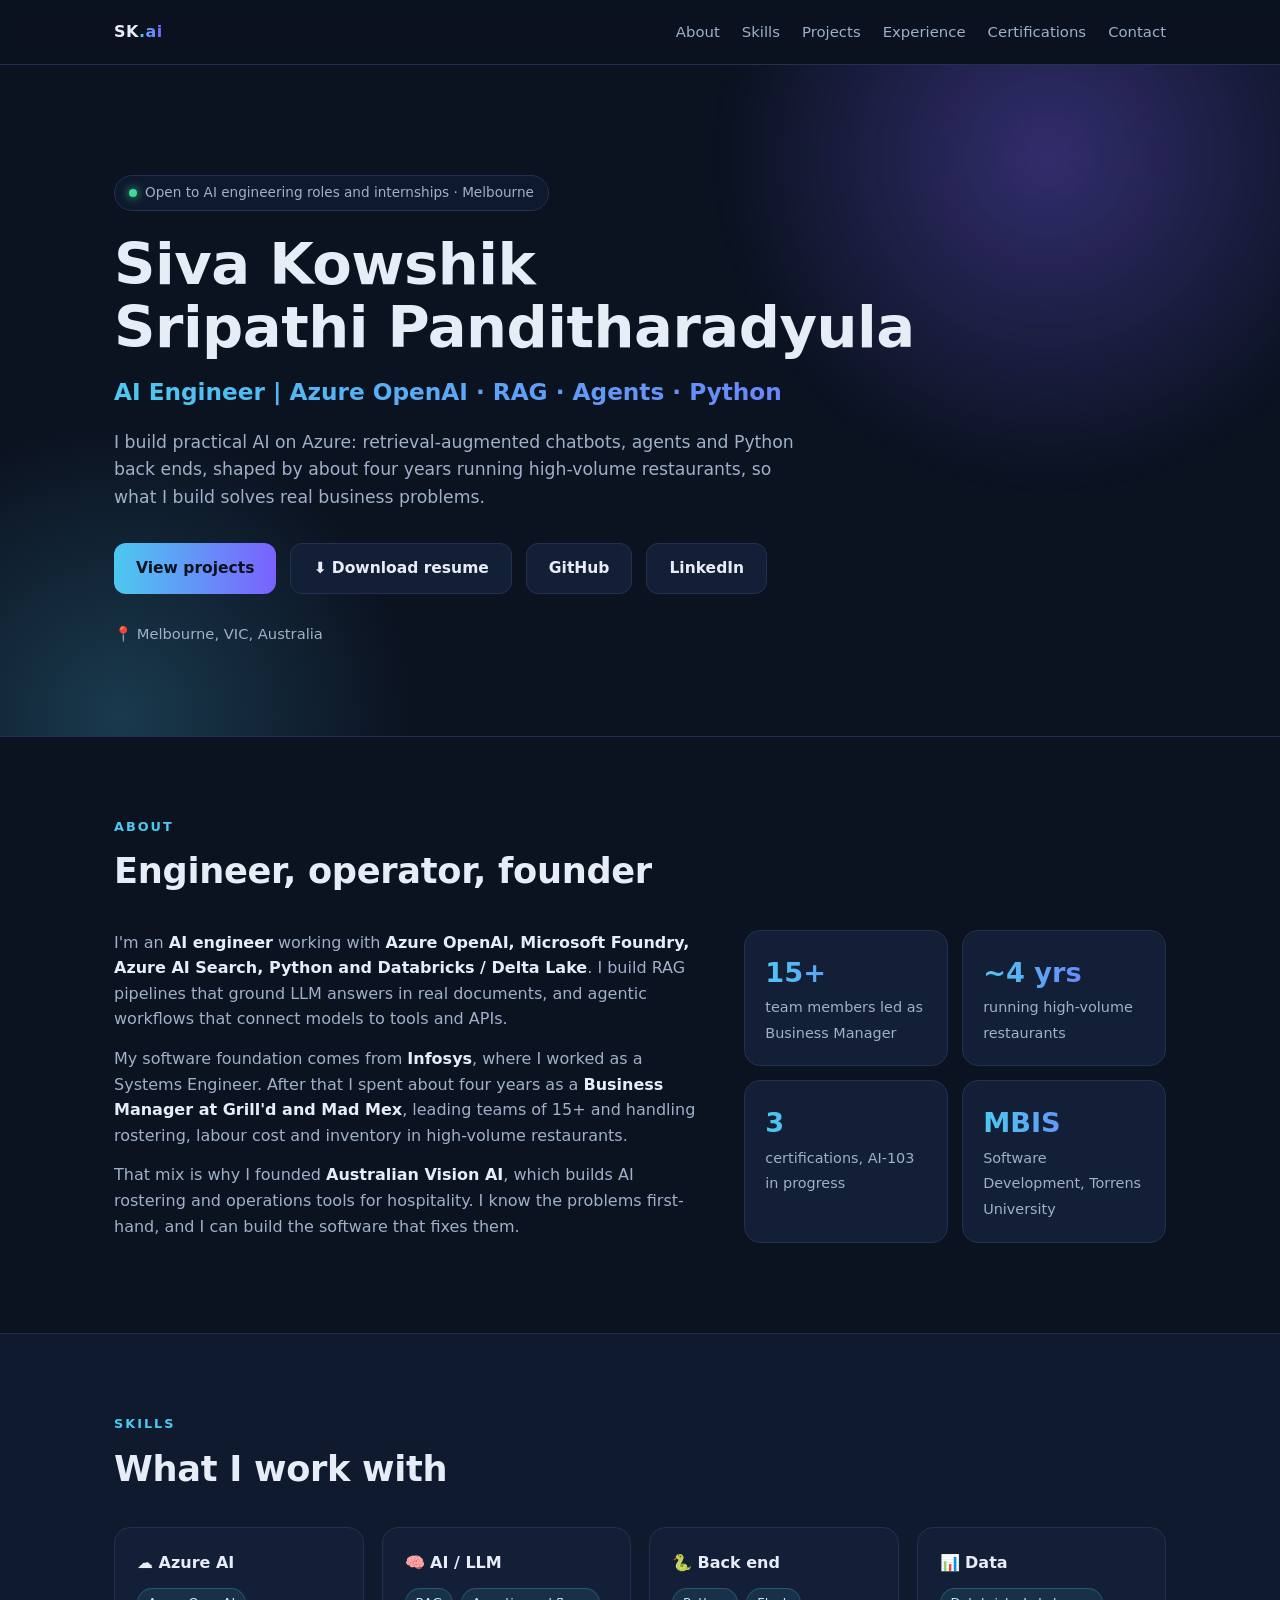
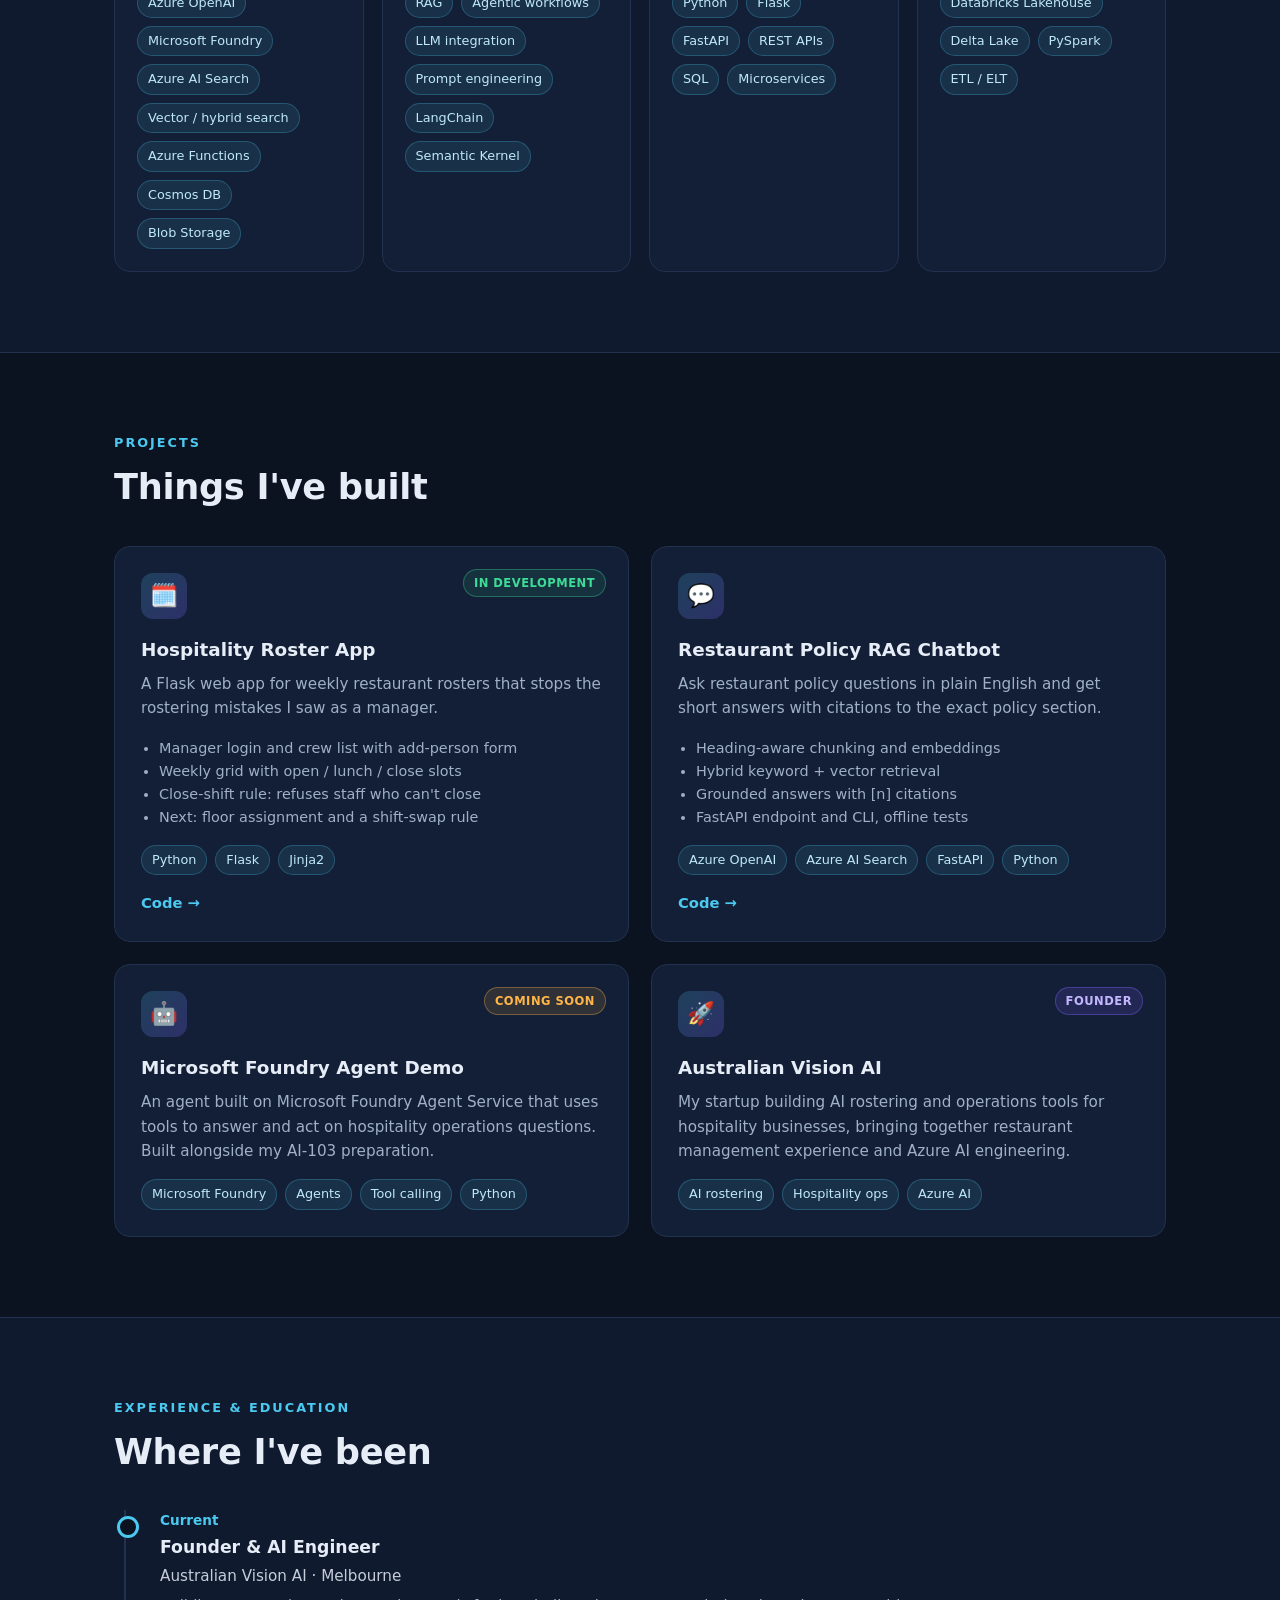
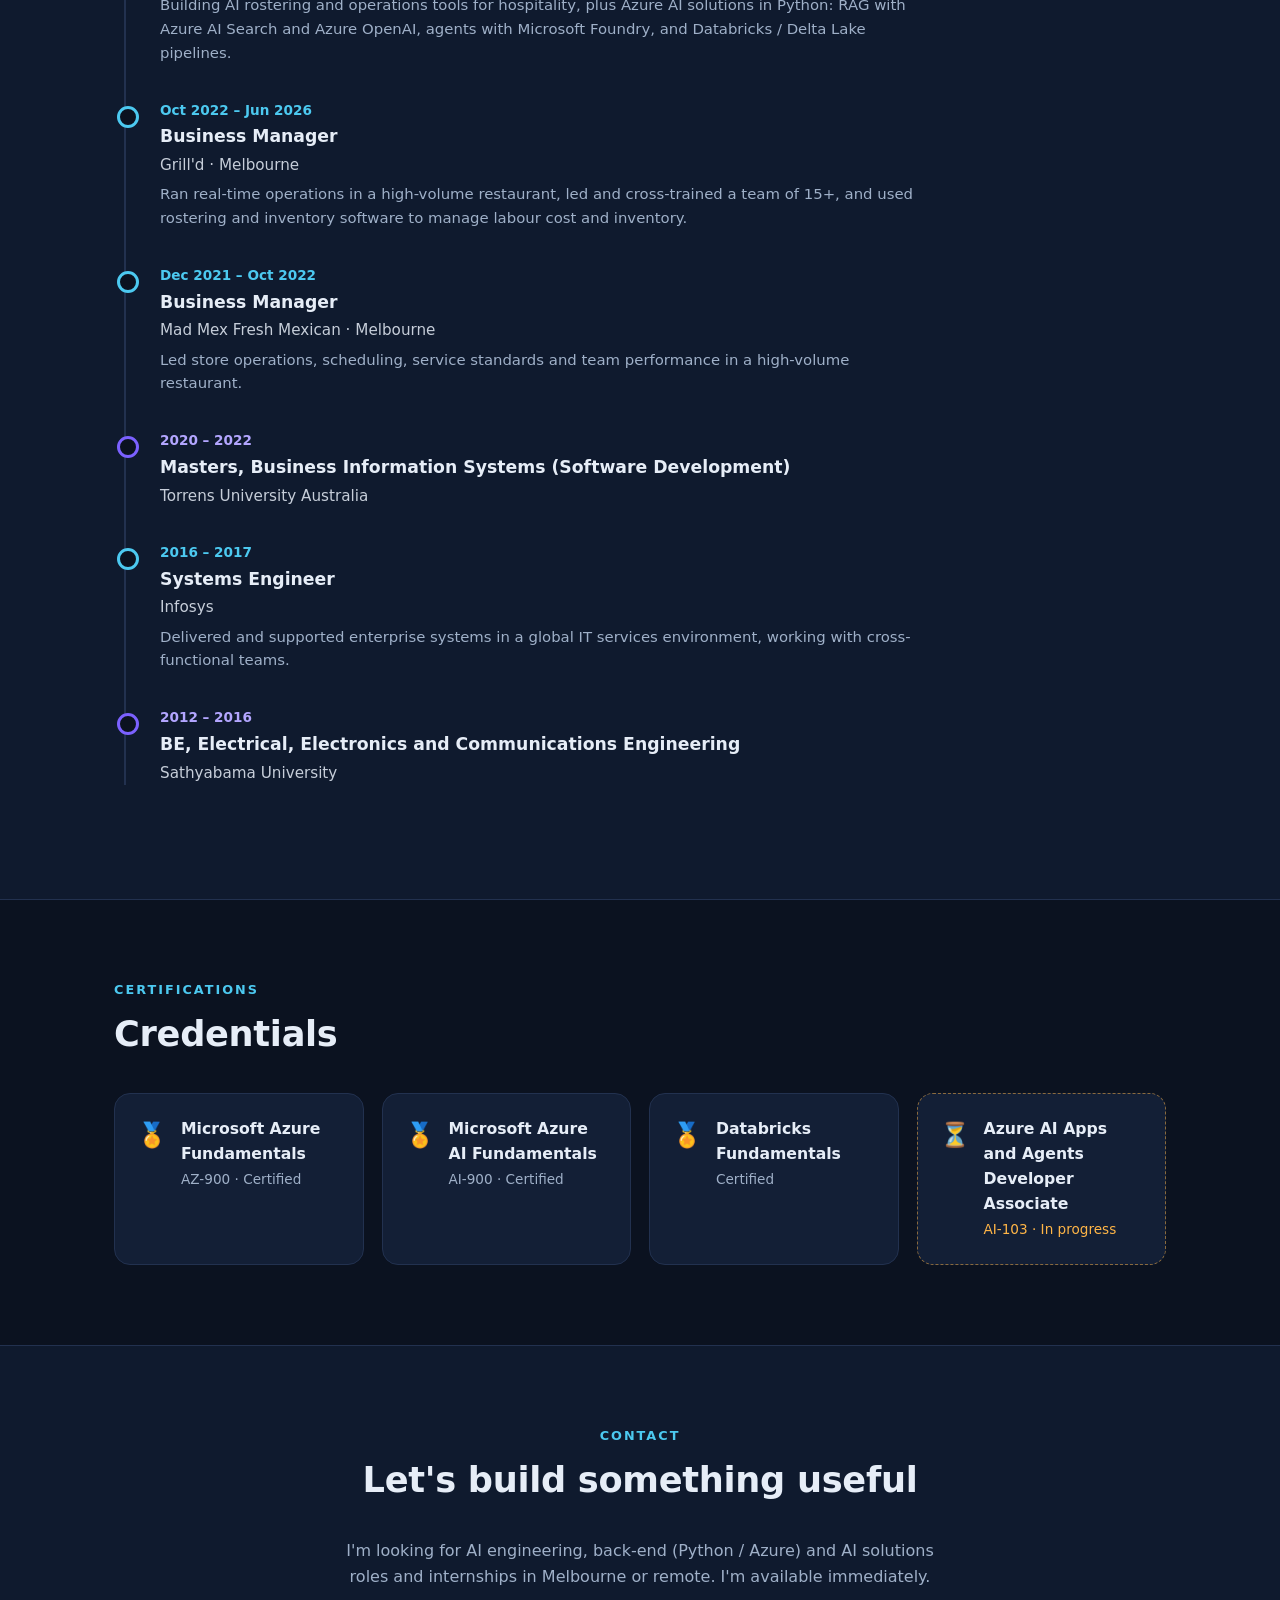
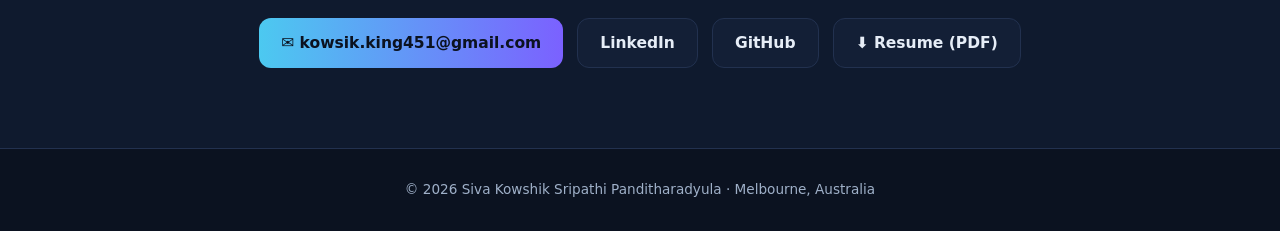
==== index.html @ f87c506a "Portfolio site" ====
<!DOCTYPE html>
<html lang="en">
<head>
<meta charset="utf-8">
<meta name="viewport" content="width=device-width, initial-scale=1">
<title>Siva Kowshik Sripathi Panditharadyula | AI Engineer</title>
<meta name="description" content="Siva Kowshik Sripathi Panditharadyula, AI Engineer in Melbourne building with Azure OpenAI, RAG, agents and Python.">
<style>
  :root{
    --bg:#0b1220; --bg2:#0f1a2e; --card:#131f36; --line:#22314f;
    --text:#e6edf7; --muted:#9fb0c8; --accent:#4cc9f0; --accent2:#7b61ff; --ok:#3ddc97; --warn:#ffb547;
    --radius:16px; --max:1100px;
  }
  *{box-sizing:border-box;margin:0;padding:0}
  html{scroll-behavior:smooth}
  body{font-family:"Segoe UI",system-ui,-apple-system,Roboto,"Helvetica Neue",Arial,sans-serif;background:var(--bg);color:var(--text);line-height:1.6;-webkit-font-smoothing:antialiased}
  a{color:var(--accent);text-decoration:none}
  a:hover{text-decoration:underline}
  .wrap{max-width:var(--max);margin:0 auto;padding:0 24px}

  /* nav */
  nav{position:sticky;top:0;z-index:10;background:rgba(11,18,32,.82);backdrop-filter:blur(10px);border-bottom:1px solid var(--line)}
  nav .wrap{display:flex;align-items:center;justify-content:space-between;height:64px}
  .logo{font-weight:800;letter-spacing:.5px;color:var(--text)}
  .logo span{background:linear-gradient(90deg,var(--accent),var(--accent2));-webkit-background-clip:text;background-clip:text;color:transparent}
  nav ul{display:flex;gap:22px;list-style:none}
  nav ul a{color:var(--muted);font-size:.93rem;font-weight:500}
  nav ul a:hover{color:var(--text);text-decoration:none}

  /* hero */
  .hero{position:relative;overflow:hidden;padding:110px 0 90px}
  .hero::before{content:"";position:absolute;inset:-40% -10% auto auto;width:720px;height:720px;background:radial-gradient(circle,rgba(123,97,255,.35),transparent 65%);filter:blur(10px)}
  .hero::after{content:"";position:absolute;left:-200px;bottom:-300px;width:640px;height:640px;background:radial-gradient(circle,rgba(76,201,240,.22),transparent 65%)}
  .hero .wrap{position:relative;z-index:1}
  .pill{display:inline-flex;align-items:center;gap:8px;padding:6px 14px;border:1px solid var(--line);border-radius:999px;color:var(--muted);font-size:.85rem;background:rgba(19,31,54,.6)}
  .dot{width:8px;height:8px;border-radius:50%;background:var(--ok);box-shadow:0 0 10px var(--ok)}
  h1{font-size:clamp(2.2rem,5vw,3.6rem);line-height:1.1;margin:22px 0 14px;font-weight:800;letter-spacing:-.5px}
  .role{font-size:clamp(1.1rem,2.3vw,1.45rem);font-weight:600;background:linear-gradient(90deg,var(--accent),var(--accent2));-webkit-background-clip:text;background-clip:text;color:transparent}
  .lead{max-width:680px;color:var(--muted);font-size:1.08rem;margin:18px 0 32px}
  .btns{display:flex;flex-wrap:wrap;gap:14px}
  .btn{display:inline-flex;align-items:center;gap:8px;padding:12px 22px;border-radius:12px;font-weight:600;font-size:.97rem;border:1px solid var(--line);color:var(--text);background:var(--card);transition:transform .15s,border-color .15s}
  .btn:hover{transform:translateY(-2px);border-color:var(--accent);text-decoration:none}
  .btn.primary{background:linear-gradient(90deg,var(--accent),var(--accent2));border:none;color:#0b1220}
  .loc{margin-top:28px;color:var(--muted);font-size:.92rem}

  /* sections */
  section{padding:80px 0;border-top:1px solid var(--line)}
  section:nth-of-type(even){background:var(--bg2)}
  .eyebrow{color:var(--accent);font-weight:700;font-size:.8rem;letter-spacing:2px;text-transform:uppercase}
  h2{font-size:clamp(1.6rem,3vw,2.2rem);margin:6px 0 30px;font-weight:800;letter-spacing:-.3px}
  .about{display:grid;grid-template-columns:1.4fr 1fr;gap:40px;align-items:start}
  .about p{color:var(--muted);margin-bottom:14px}
  .about p strong{color:var(--text)}
  .stats{display:grid;grid-template-columns:1fr 1fr;gap:14px}
  .stat{background:var(--card);border:1px solid var(--line);border-radius:var(--radius);padding:20px}
  .stat b{display:block;font-size:1.7rem;background:linear-gradient(90deg,var(--accent),var(--accent2));-webkit-background-clip:text;background-clip:text;color:transparent}
  .stat span{color:var(--muted);font-size:.9rem}

  /* skills */
  .skills{display:grid;grid-template-columns:repeat(auto-fit,minmax(240px,1fr));gap:18px}
  .skill{background:var(--card);border:1px solid var(--line);border-radius:var(--radius);padding:22px}
  .skill h3{font-size:1rem;margin-bottom:12px}
  .tags{display:flex;flex-wrap:wrap;gap:8px}
  .tag{font-size:.8rem;padding:4px 10px;border-radius:999px;background:rgba(76,201,240,.1);border:1px solid rgba(76,201,240,.25);color:#bfe9f8}

  /* projects */
  .projects{display:grid;grid-template-columns:repeat(2,1fr);gap:22px}
  .card{position:relative;display:flex;flex-direction:column;background:var(--card);border:1px solid var(--line);border-radius:var(--radius);padding:26px;transition:transform .2s,border-color .2s,box-shadow .2s}
  .card:hover{transform:translateY(-4px);border-color:rgba(76,201,240,.5);box-shadow:0 12px 40px rgba(0,0,0,.35)}
  .card .icon{width:46px;height:46px;border-radius:12px;display:grid;place-items:center;font-size:1.4rem;background:linear-gradient(135deg,rgba(76,201,240,.2),rgba(123,97,255,.25));margin-bottom:16px}
  .card h3{font-size:1.15rem;margin-bottom:8px}
  .card p{color:var(--muted);font-size:.95rem;margin-bottom:16px;flex:1}
  .card ul{color:var(--muted);font-size:.9rem;margin:0 0 16px 18px}
  .card .links{display:flex;gap:16px;margin-top:16px;font-weight:600;font-size:.92rem}
  .badge{position:absolute;top:22px;right:22px;font-size:.72rem;font-weight:700;padding:4px 10px;border-radius:999px;text-transform:uppercase;letter-spacing:.5px}
  .badge.soon{background:rgba(255,181,71,.12);color:var(--warn);border:1px solid rgba(255,181,71,.35)}
  .badge.wip{background:rgba(61,220,151,.1);color:var(--ok);border:1px solid rgba(61,220,151,.35)}
  .badge.venture{background:rgba(123,97,255,.15);color:#c3b6ff;border:1px solid rgba(123,97,255,.4)}

  /* timeline */
  .timeline{position:relative;margin-left:10px;padding-left:34px;border-left:2px solid var(--line)}
  .item{position:relative;margin-bottom:34px}
  .item::before{content:"";position:absolute;left:-43px;top:6px;width:16px;height:16px;border-radius:50%;background:var(--bg);border:3px solid var(--accent)}
  .item.edu::before{border-color:var(--accent2)}
  .item .when{color:var(--accent);font-size:.85rem;font-weight:700}
  .item.edu .when{color:#b3a6ff}
  .item h3{font-size:1.08rem;margin:2px 0}
  .item .org{color:var(--text);opacity:.85;font-size:.95rem}
  .item p{color:var(--muted);font-size:.93rem;margin-top:6px;max-width:760px}

  /* certs */
  .certs{display:grid;grid-template-columns:repeat(auto-fit,minmax(230px,1fr));gap:18px}
  .cert{background:var(--card);border:1px solid var(--line);border-radius:var(--radius);padding:22px;display:flex;gap:14px;align-items:flex-start}
  .cert .ic{font-size:1.5rem}
  .cert h3{font-size:.98rem}
  .cert span{color:var(--muted);font-size:.85rem}
  .cert.progress{border-style:dashed;border-color:rgba(255,181,71,.5)}
  .cert.progress span{color:var(--warn)}

  /* contact */
  .contact{text-align:center}
  .contact p{color:var(--muted);max-width:620px;margin:0 auto 28px}
  .contact .btns{justify-content:center}
  footer{padding:30px 0;text-align:center;color:var(--muted);font-size:.85rem;border-top:1px solid var(--line)}

  @media (max-width:820px){
    nav ul{display:none}
    .about{grid-template-columns:1fr}
    .hero{padding:80px 0 60px}
    .projects{grid-template-columns:1fr}
  }
</style>
</head>
<body>

<nav>
  <div class="wrap">
    <a class="logo" href="#top">SK<span>.ai</span></a>
    <ul>
      <li><a href="#about">About</a></li>
      <li><a href="#skills">Skills</a></li>
      <li><a href="#projects">Projects</a></li>
      <li><a href="#experience">Experience</a></li>
      <li><a href="#certifications">Certifications</a></li>
      <li><a href="#contact">Contact</a></li>
    </ul>
  </div>
</nav>

<header class="hero" id="top">
  <div class="wrap">
    <span class="pill"><span class="dot"></span>Open to AI engineering roles and internships · Melbourne</span>
    <h1>Siva Kowshik<br>Sripathi Panditharadyula</h1>
    <div class="role">AI Engineer | Azure OpenAI · RAG · Agents · Python</div>
    <p class="lead">I build practical AI on Azure: retrieval-augmented chatbots, agents and Python back ends, shaped by about four years running high-volume restaurants, so what I build solves real business problems.</p>
    <div class="btns">
      <a class="btn primary" href="#projects">View projects</a>
      <a class="btn" href="resume.pdf" download>⬇ Download resume</a>
      <a class="btn" href="https://github.com/sivakowshik" target="_blank" rel="noopener">GitHub</a>
      <a class="btn" href="https://www.linkedin.com/in/siva-kowshik-sripathi-panditharadyula-241713150" target="_blank" rel="noopener">LinkedIn</a>
    </div>
    <div class="loc">📍 Melbourne, VIC, Australia</div>
  </div>
</header>

<section id="about">
  <div class="wrap">
    <div class="eyebrow">About</div>
    <h2>Engineer, operator, founder</h2>
    <div class="about">
      <div>
        <p>I'm an <strong>AI engineer</strong> working with <strong>Azure OpenAI, Microsoft Foundry, Azure AI Search, Python and Databricks / Delta Lake</strong>. I build RAG pipelines that ground LLM answers in real documents, and agentic workflows that connect models to tools and APIs.</p>
        <p>My software foundation comes from <strong>Infosys</strong>, where I worked as a Systems Engineer. After that I spent about four years as a <strong>Business Manager at Grill'd and Mad Mex</strong>, leading teams of 15+ and handling rostering, labour cost and inventory in high-volume restaurants.</p>
        <p>That mix is why I founded <strong>Australian Vision AI</strong>, which builds AI rostering and operations tools for hospitality. I know the problems first-hand, and I can build the software that fixes them.</p>
      </div>
      <div class="stats">
        <div class="stat"><b>15+</b><span>team members led as Business Manager</span></div>
        <div class="stat"><b>~4 yrs</b><span>running high-volume restaurants</span></div>
        <div class="stat"><b>3</b><span>certifications, AI-103 in progress</span></div>
        <div class="stat"><b>MBIS</b><span>Software Development, Torrens University</span></div>
      </div>
    </div>
  </div>
</section>

<section id="skills">
  <div class="wrap">
    <div class="eyebrow">Skills</div>
    <h2>What I work with</h2>
    <div class="skills">
      <div class="skill"><h3>☁️ Azure AI</h3><div class="tags"><span class="tag">Azure OpenAI</span><span class="tag">Microsoft Foundry</span><span class="tag">Azure AI Search</span><span class="tag">Vector / hybrid search</span><span class="tag">Azure Functions</span><span class="tag">Cosmos DB</span><span class="tag">Blob Storage</span></div></div>
      <div class="skill"><h3>🧠 AI / LLM</h3><div class="tags"><span class="tag">RAG</span><span class="tag">Agentic workflows</span><span class="tag">LLM integration</span><span class="tag">Prompt engineering</span><span class="tag">LangChain</span><span class="tag">Semantic Kernel</span></div></div>
      <div class="skill"><h3>🐍 Back end</h3><div class="tags"><span class="tag">Python</span><span class="tag">Flask</span><span class="tag">FastAPI</span><span class="tag">REST APIs</span><span class="tag">SQL</span><span class="tag">Microservices</span></div></div>
      <div class="skill"><h3>📊 Data</h3><div class="tags"><span class="tag">Databricks Lakehouse</span><span class="tag">Delta Lake</span><span class="tag">PySpark</span><span class="tag">ETL / ELT</span></div></div>
    </div>
  </div>
</section>

<section id="projects">
  <div class="wrap">
    <div class="eyebrow">Projects</div>
    <h2>Things I've built</h2>
    <div class="projects">
      <article class="card">
        <span class="badge wip">In development</span>
        <div class="icon">🗓️</div>
        <h3>Hospitality Roster App</h3>
        <p>A Flask web app for weekly restaurant rosters that stops the rostering mistakes I saw as a manager.</p>
        <ul>
          <li>Manager login and crew list with add-person form</li>
          <li>Weekly grid with open / lunch / close slots</li>
          <li>Close-shift rule: refuses staff who can't close</li>
          <li>Next: floor assignment and a shift-swap rule</li>
        </ul>
        <div class="tags"><span class="tag">Python</span><span class="tag">Flask</span><span class="tag">Jinja2</span></div>
        <div class="links"><a href="https://github.com/sivakowshik/hospitality-roster-app" target="_blank" rel="noopener">Code →</a></div>
      </article>
      <article class="card">
        <div class="icon">💬</div>
        <h3>Restaurant Policy RAG Chatbot</h3>
        <p>Ask restaurant policy questions in plain English and get short answers with citations to the exact policy section.</p>
        <ul>
          <li>Heading-aware chunking and embeddings</li>
          <li>Hybrid keyword + vector retrieval</li>
          <li>Grounded answers with [n] citations</li>
          <li>FastAPI endpoint and CLI, offline tests</li>
        </ul>
        <div class="tags"><span class="tag">Azure OpenAI</span><span class="tag">Azure AI Search</span><span class="tag">FastAPI</span><span class="tag">Python</span></div>
        <div class="links"><a href="https://github.com/sivakowshik/rag-policy-chatbot" target="_blank" rel="noopener">Code →</a></div>
      </article>
      <article class="card">
        <span class="badge soon">Coming soon</span>
        <div class="icon">🤖</div>
        <h3>Microsoft Foundry Agent Demo</h3>
        <p>An agent built on Microsoft Foundry Agent Service that uses tools to answer and act on hospitality operations questions. Built alongside my AI-103 preparation.</p>
        <div class="tags"><span class="tag">Microsoft Foundry</span><span class="tag">Agents</span><span class="tag">Tool calling</span><span class="tag">Python</span></div>
      </article>
      <article class="card">
        <span class="badge venture">Founder</span>
        <div class="icon">🚀</div>
        <h3>Australian Vision AI</h3>
        <p>My startup building AI rostering and operations tools for hospitality businesses, bringing together restaurant management experience and Azure AI engineering.</p>
        <div class="tags"><span class="tag">AI rostering</span><span class="tag">Hospitality ops</span><span class="tag">Azure AI</span></div>
      </article>
    </div>
  </div>
</section>

<section id="experience">
  <div class="wrap">
    <div class="eyebrow">Experience &amp; Education</div>
    <h2>Where I've been</h2>
    <div class="timeline">
      <div class="item">
        <div class="when">Current</div>
        <h3>Founder &amp; AI Engineer</h3>
        <div class="org">Australian Vision AI · Melbourne</div>
        <p>Building AI rostering and operations tools for hospitality, plus Azure AI solutions in Python: RAG with Azure AI Search and Azure OpenAI, agents with Microsoft Foundry, and Databricks / Delta Lake pipelines.</p>
      </div>
      <div class="item">
        <div class="when">Oct 2022 – Jun 2026</div>
        <h3>Business Manager</h3>
        <div class="org">Grill'd · Melbourne</div>
        <p>Ran real-time operations in a high-volume restaurant, led and cross-trained a team of 15+, and used rostering and inventory software to manage labour cost and inventory.</p>
      </div>
      <div class="item">
        <div class="when">Dec 2021 – Oct 2022</div>
        <h3>Business Manager</h3>
        <div class="org">Mad Mex Fresh Mexican · Melbourne</div>
        <p>Led store operations, scheduling, service standards and team performance in a high-volume restaurant.</p>
      </div>
      <div class="item edu">
        <div class="when">2020 – 2022</div>
        <h3>Masters, Business Information Systems (Software Development)</h3>
        <div class="org">Torrens University Australia</div>
      </div>
      <div class="item">
        <div class="when">2016 – 2017</div>
        <h3>Systems Engineer</h3>
        <div class="org">Infosys</div>
        <p>Delivered and supported enterprise systems in a global IT services environment, working with cross-functional teams.</p>
      </div>
      <div class="item edu">
        <div class="when">2012 – 2016</div>
        <h3>BE, Electrical, Electronics and Communications Engineering</h3>
        <div class="org">Sathyabama University</div>
      </div>
    </div>
  </div>
</section>

<section id="certifications">
  <div class="wrap">
    <div class="eyebrow">Certifications</div>
    <h2>Credentials</h2>
    <div class="certs">
      <div class="cert"><div class="ic">🏅</div><div><h3>Microsoft Azure Fundamentals</h3><span>AZ-900 · Certified</span></div></div>
      <div class="cert"><div class="ic">🏅</div><div><h3>Microsoft Azure AI Fundamentals</h3><span>AI-900 · Certified</span></div></div>
      <div class="cert"><div class="ic">🏅</div><div><h3>Databricks Fundamentals</h3><span>Certified</span></div></div>
      <div class="cert progress"><div class="ic">⏳</div><div><h3>Azure AI Apps and Agents Developer Associate</h3><span>AI-103 · In progress</span></div></div>
    </div>
  </div>
</section>

<section id="contact" class="contact">
  <div class="wrap">
    <div class="eyebrow">Contact</div>
    <h2>Let's build something useful</h2>
    <p>I'm looking for AI engineering, back-end (Python / Azure) and AI solutions roles and internships in Melbourne or remote. I'm available immediately.</p>
    <div class="btns">
      <a class="btn primary" href="mailto:kowsik.king451@gmail.com">✉ kowsik.king451@gmail.com</a>
      <a class="btn" href="https://www.linkedin.com/in/siva-kowshik-sripathi-panditharadyula-241713150" target="_blank" rel="noopener">LinkedIn</a>
      <a class="btn" href="https://github.com/sivakowshik" target="_blank" rel="noopener">GitHub</a>
      <a class="btn" href="resume.pdf" download>⬇ Resume (PDF)</a>
    </div>
  </div>
</section>

<footer>© 2026 Siva Kowshik Sripathi Panditharadyula · Melbourne, Australia</footer>

</body>
</html>
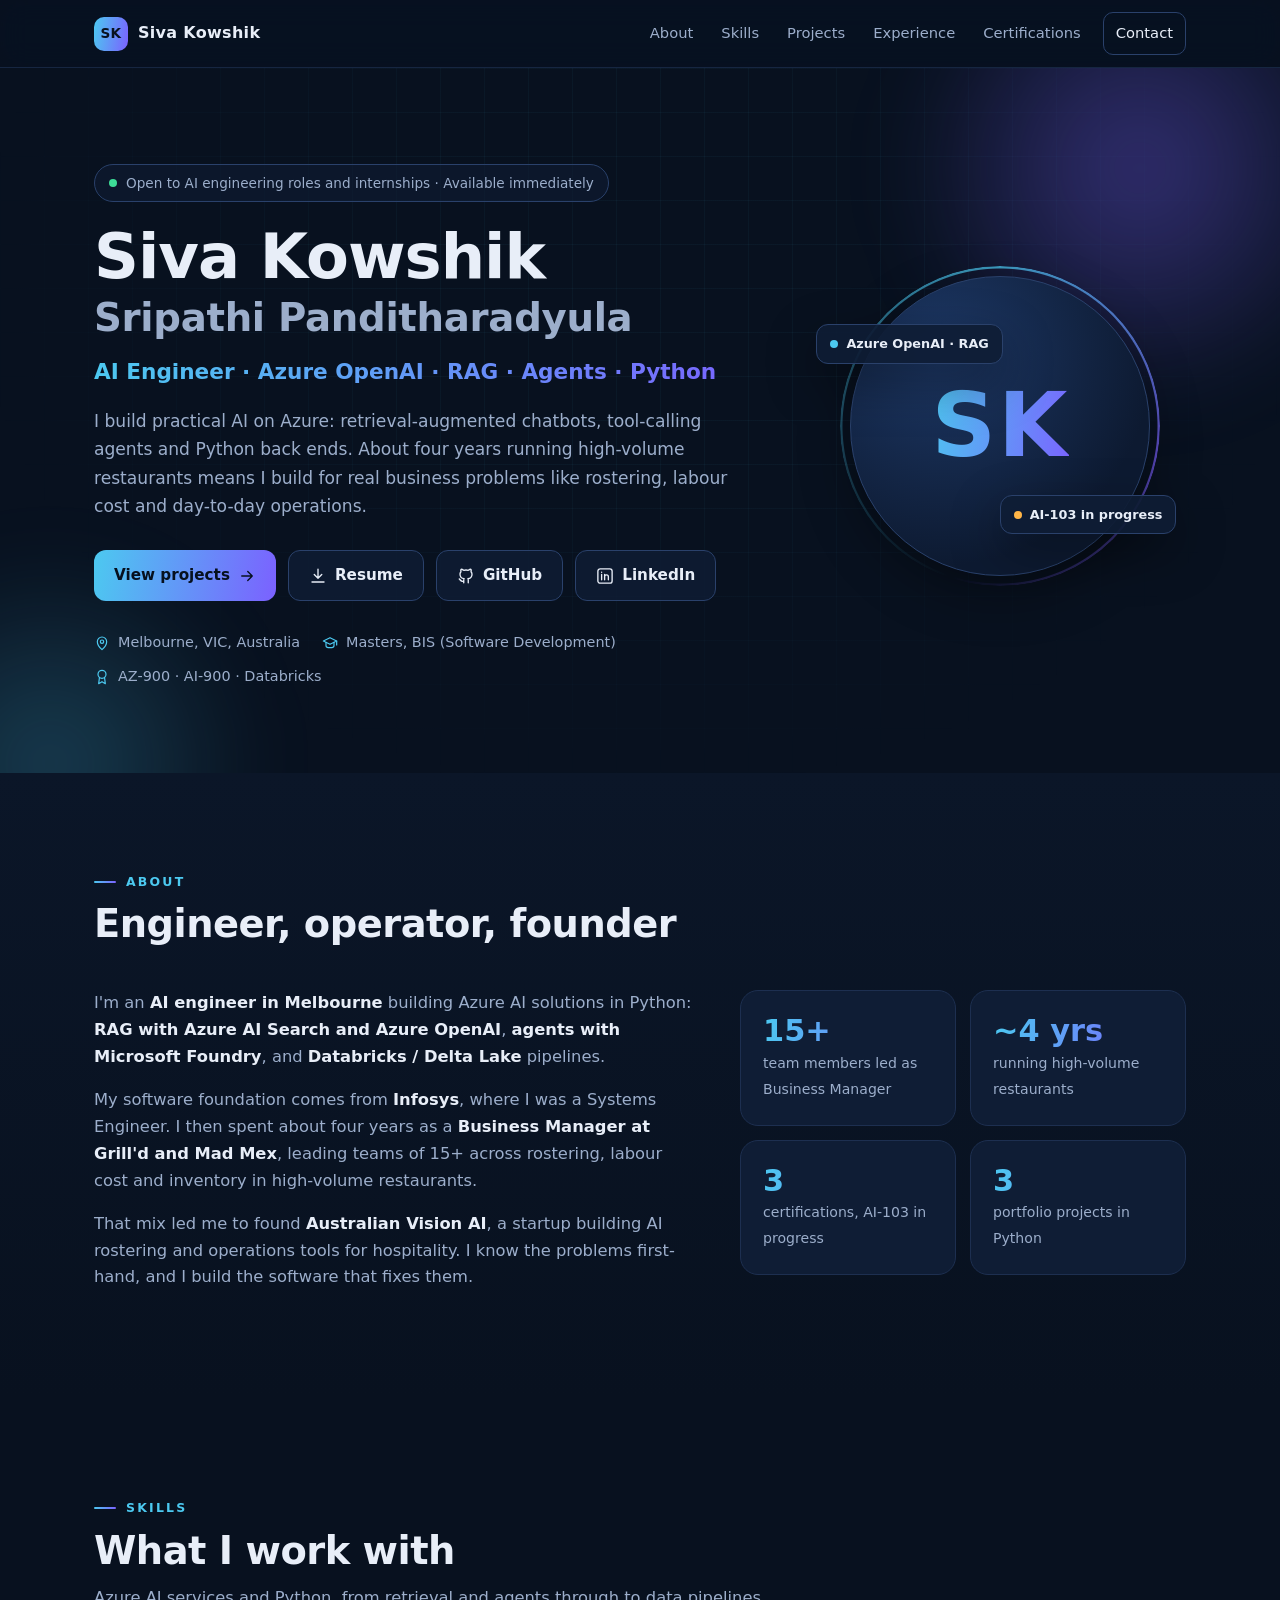
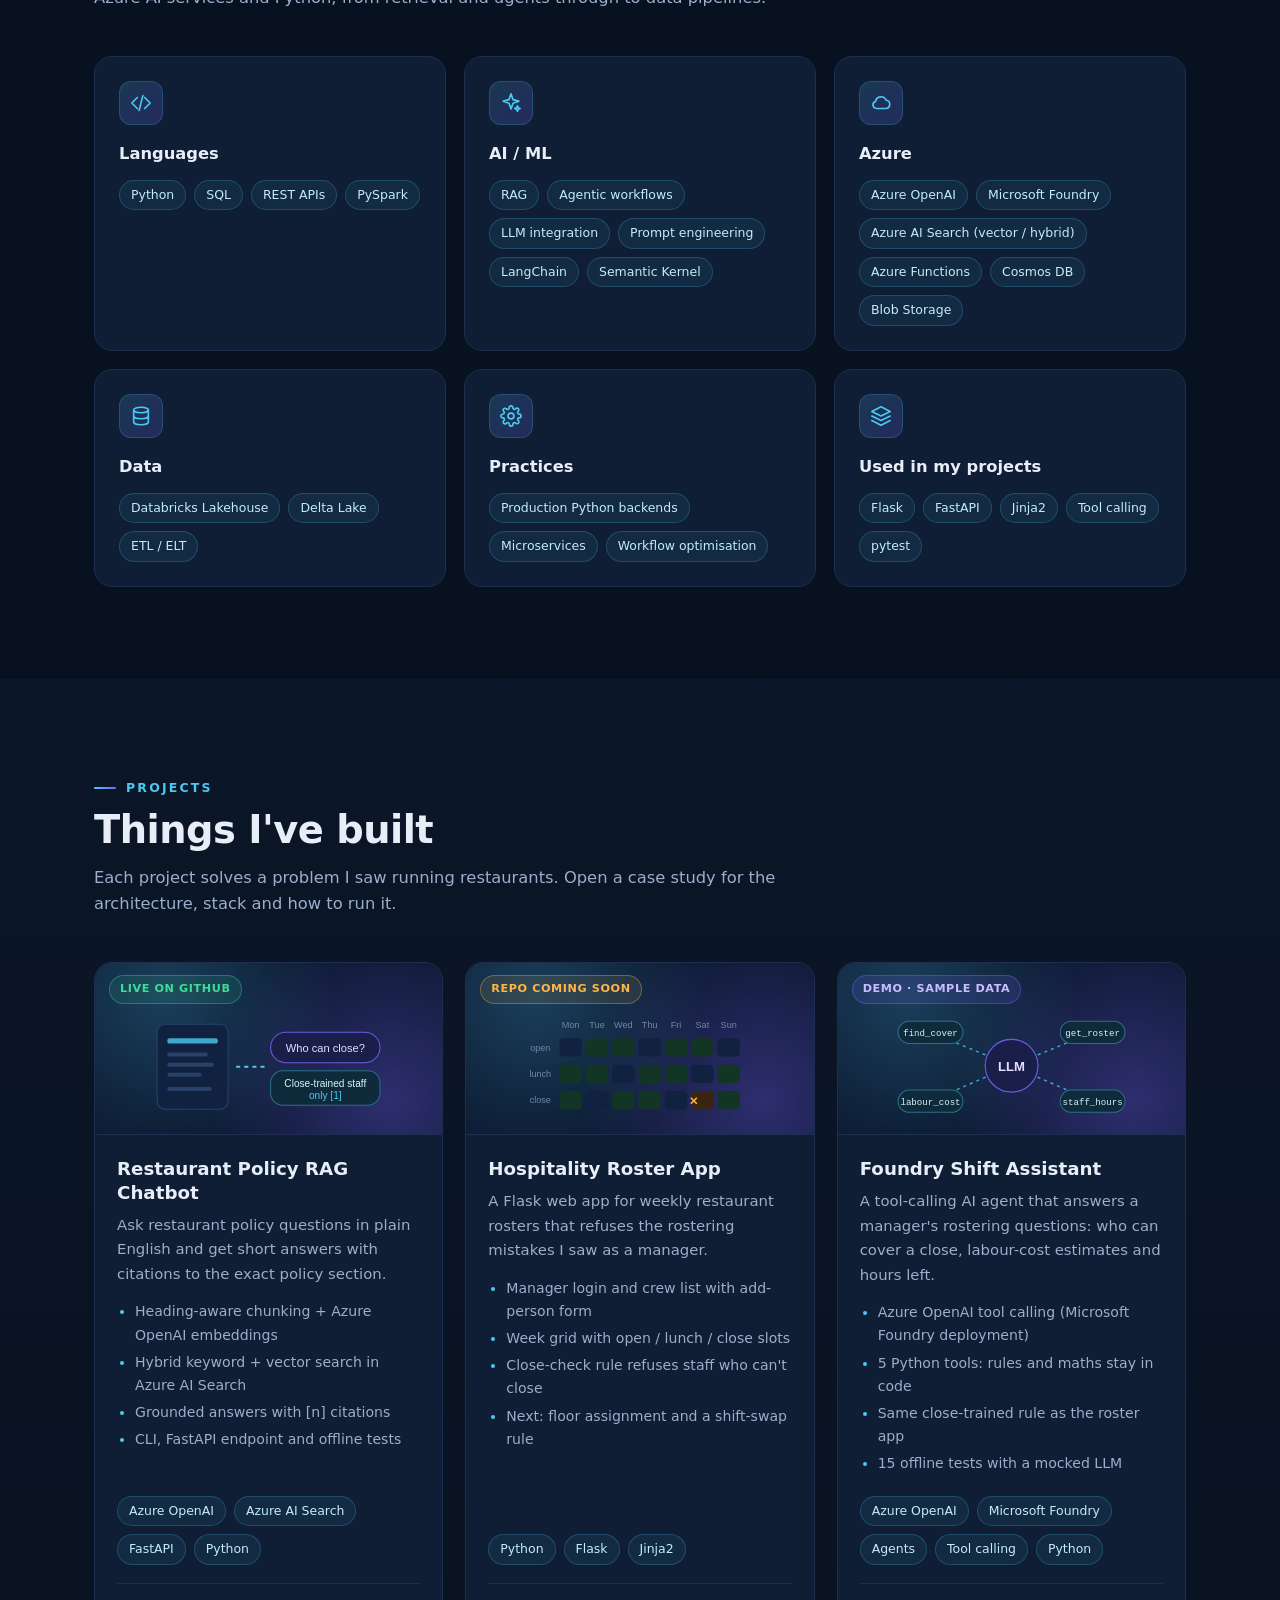
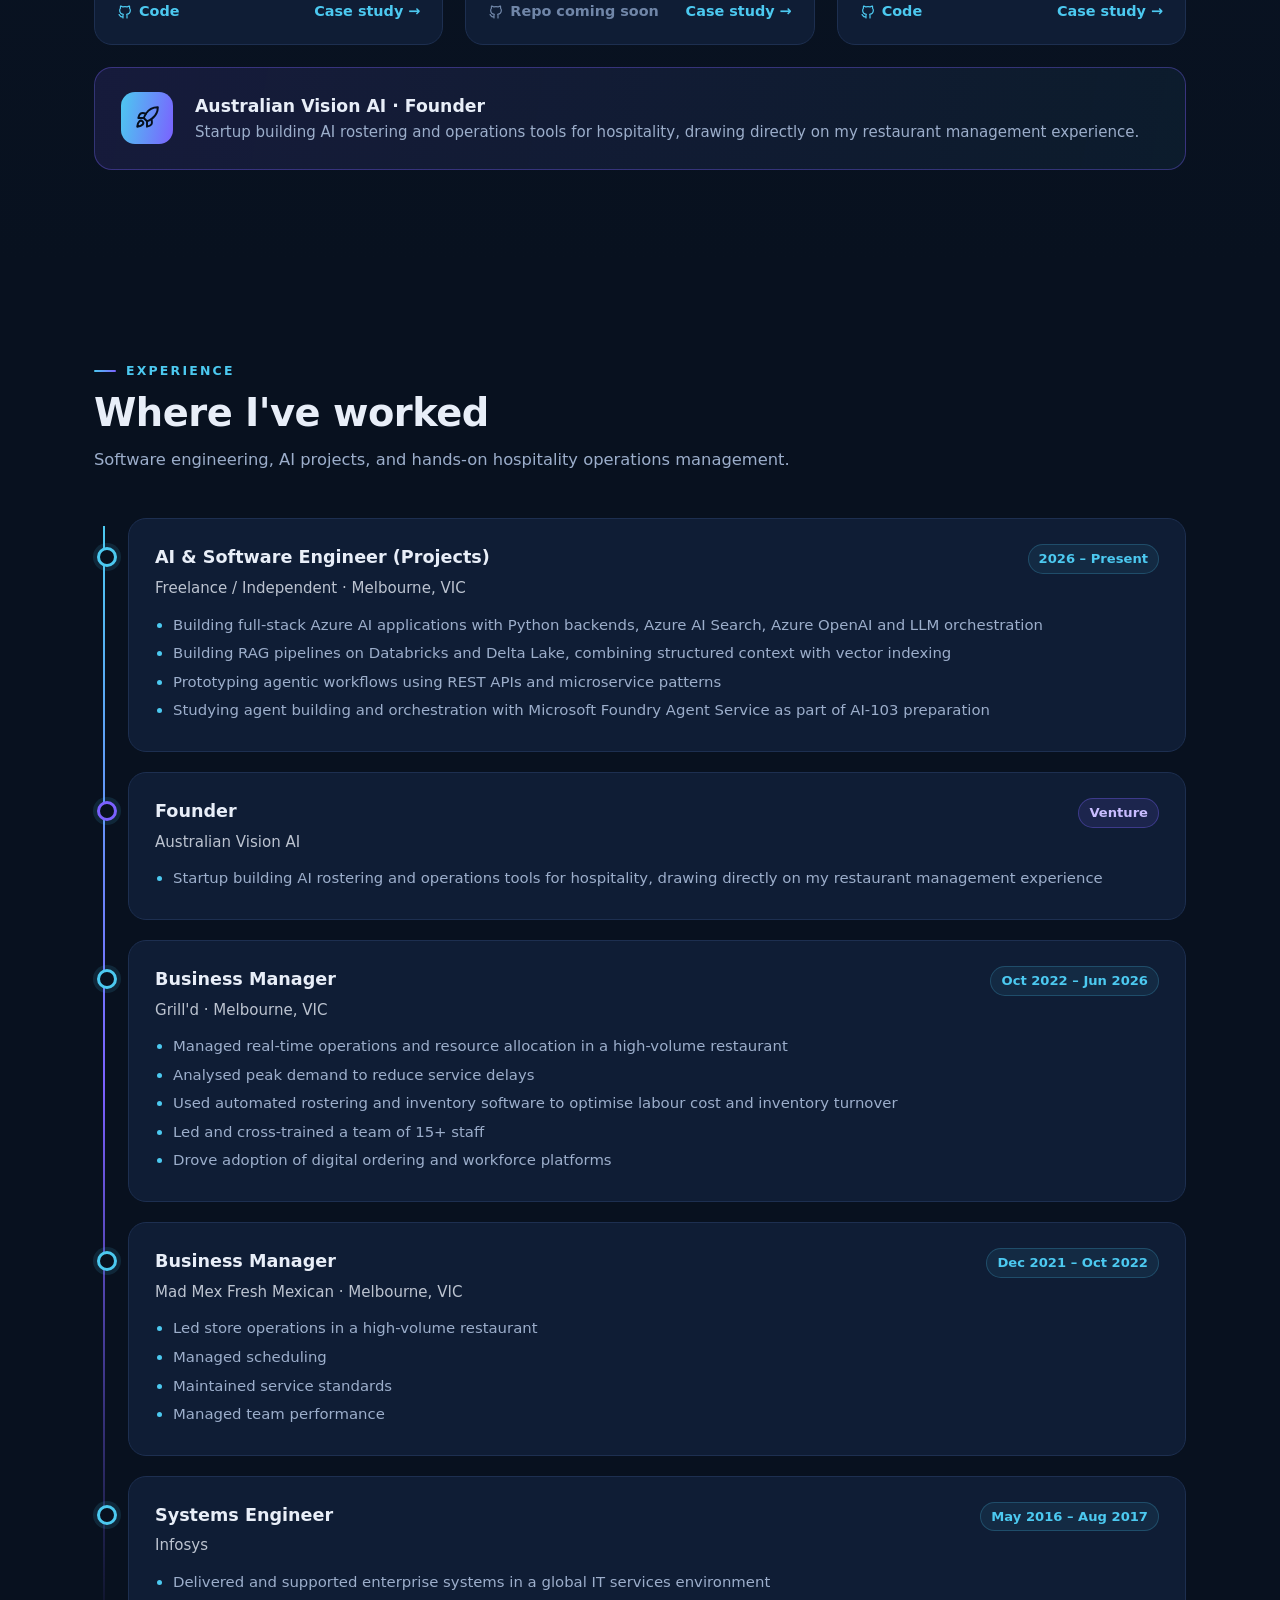
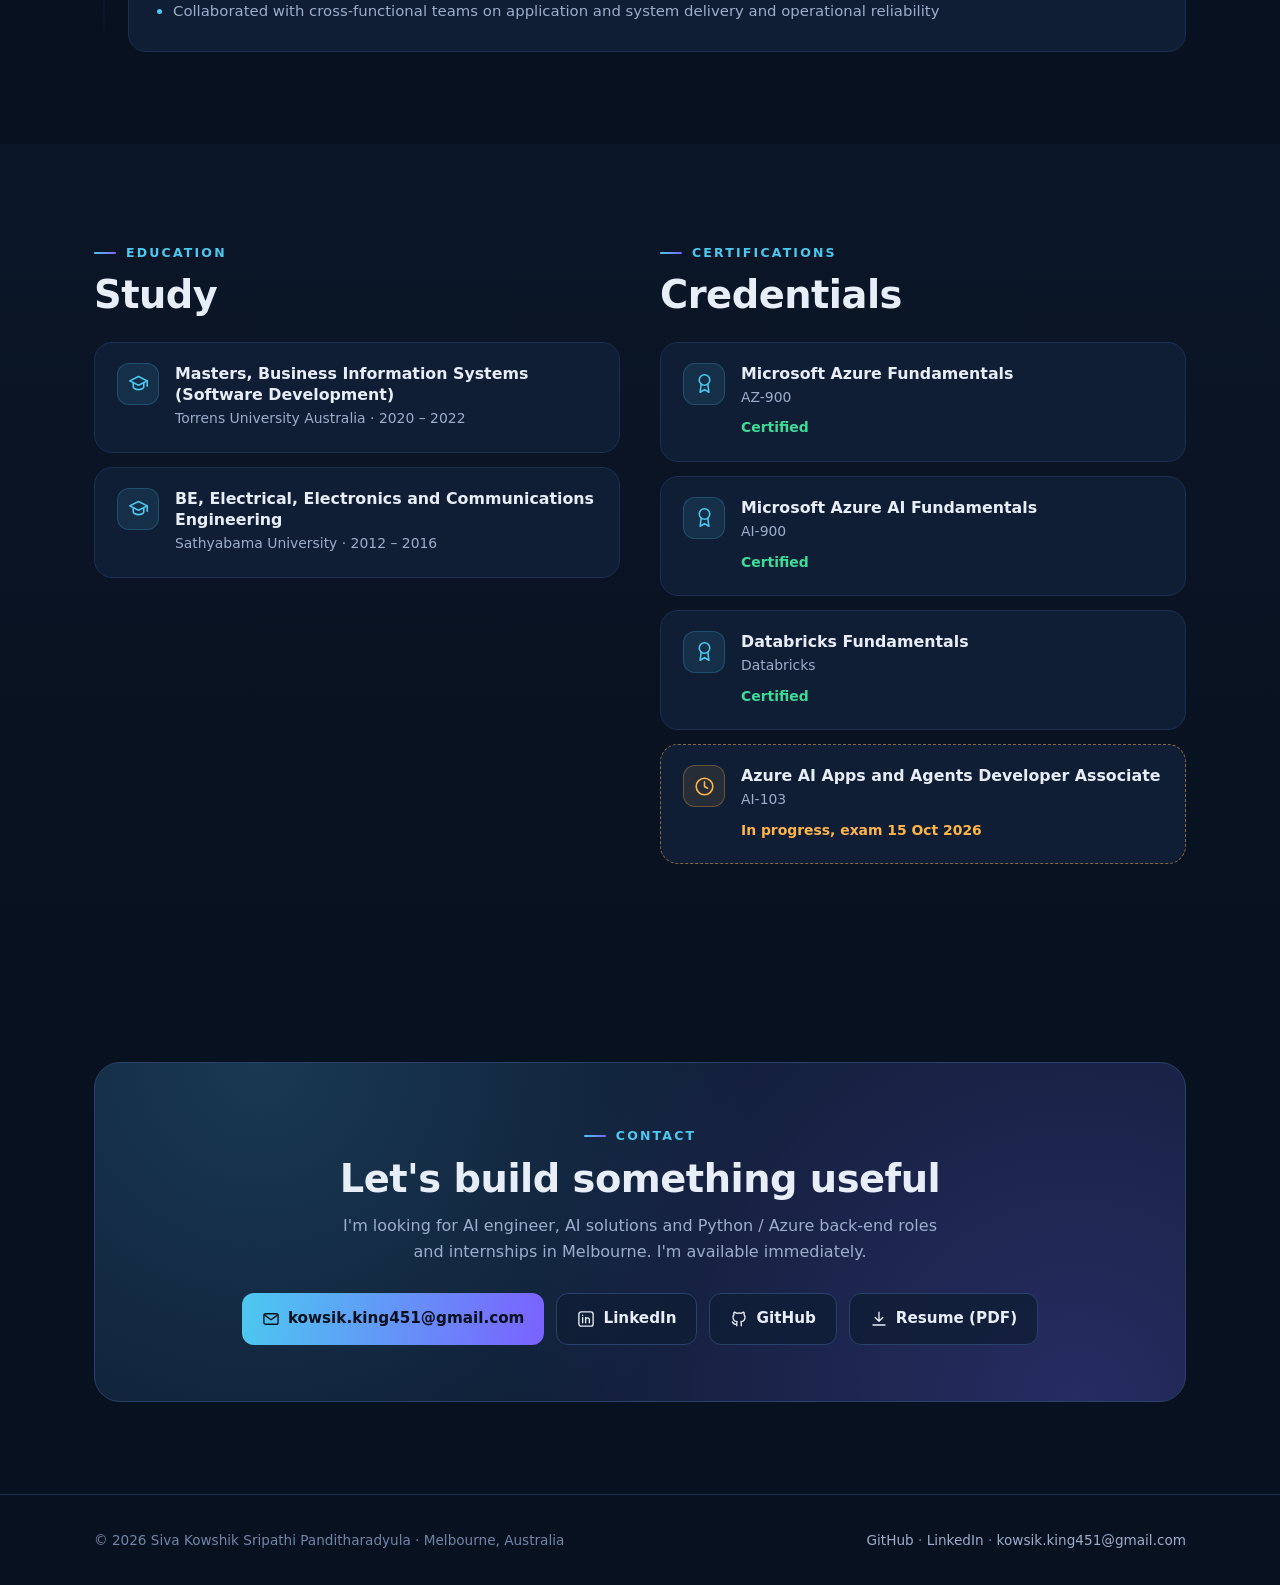
==== commit 5bcbb32f: "Portfolio v2" ====
--- a/index.html
+++ b/index.html
@@ -3,161 +3,74 @@
 <head>
 <meta charset="utf-8">
 <meta name="viewport" content="width=device-width, initial-scale=1">
-<title>Siva Kowshik Sripathi Panditharadyula | AI Engineer</title>
-<meta name="description" content="Siva Kowshik Sripathi Panditharadyula, AI Engineer in Melbourne building with Azure OpenAI, RAG, agents and Python.">
-<style>
-  :root{
-    --bg:#0b1220; --bg2:#0f1a2e; --card:#131f36; --line:#22314f;
-    --text:#e6edf7; --muted:#9fb0c8; --accent:#4cc9f0; --accent2:#7b61ff; --ok:#3ddc97; --warn:#ffb547;
-    --radius:16px; --max:1100px;
-  }
-  *{box-sizing:border-box;margin:0;padding:0}
-  html{scroll-behavior:smooth}
-  body{font-family:"Segoe UI",system-ui,-apple-system,Roboto,"Helvetica Neue",Arial,sans-serif;background:var(--bg);color:var(--text);line-height:1.6;-webkit-font-smoothing:antialiased}
-  a{color:var(--accent);text-decoration:none}
-  a:hover{text-decoration:underline}
-  .wrap{max-width:var(--max);margin:0 auto;padding:0 24px}
-
-  /* nav */
-  nav{position:sticky;top:0;z-index:10;background:rgba(11,18,32,.82);backdrop-filter:blur(10px);border-bottom:1px solid var(--line)}
-  nav .wrap{display:flex;align-items:center;justify-content:space-between;height:64px}
-  .logo{font-weight:800;letter-spacing:.5px;color:var(--text)}
-  .logo span{background:linear-gradient(90deg,var(--accent),var(--accent2));-webkit-background-clip:text;background-clip:text;color:transparent}
-  nav ul{display:flex;gap:22px;list-style:none}
-  nav ul a{color:var(--muted);font-size:.93rem;font-weight:500}
-  nav ul a:hover{color:var(--text);text-decoration:none}
-
-  /* hero */
-  .hero{position:relative;overflow:hidden;padding:110px 0 90px}
-  .hero::before{content:"";position:absolute;inset:-40% -10% auto auto;width:720px;height:720px;background:radial-gradient(circle,rgba(123,97,255,.35),transparent 65%);filter:blur(10px)}
-  .hero::after{content:"";position:absolute;left:-200px;bottom:-300px;width:640px;height:640px;background:radial-gradient(circle,rgba(76,201,240,.22),transparent 65%)}
-  .hero .wrap{position:relative;z-index:1}
-  .pill{display:inline-flex;align-items:center;gap:8px;padding:6px 14px;border:1px solid var(--line);border-radius:999px;color:var(--muted);font-size:.85rem;background:rgba(19,31,54,.6)}
-  .dot{width:8px;height:8px;border-radius:50%;background:var(--ok);box-shadow:0 0 10px var(--ok)}
-  h1{font-size:clamp(2.2rem,5vw,3.6rem);line-height:1.1;margin:22px 0 14px;font-weight:800;letter-spacing:-.5px}
-  .role{font-size:clamp(1.1rem,2.3vw,1.45rem);font-weight:600;background:linear-gradient(90deg,var(--accent),var(--accent2));-webkit-background-clip:text;background-clip:text;color:transparent}
-  .lead{max-width:680px;color:var(--muted);font-size:1.08rem;margin:18px 0 32px}
-  .btns{display:flex;flex-wrap:wrap;gap:14px}
-  .btn{display:inline-flex;align-items:center;gap:8px;padding:12px 22px;border-radius:12px;font-weight:600;font-size:.97rem;border:1px solid var(--line);color:var(--text);background:var(--card);transition:transform .15s,border-color .15s}
-  .btn:hover{transform:translateY(-2px);border-color:var(--accent);text-decoration:none}
-  .btn.primary{background:linear-gradient(90deg,var(--accent),var(--accent2));border:none;color:#0b1220}
-  .loc{margin-top:28px;color:var(--muted);font-size:.92rem}
-
-  /* sections */
-  section{padding:80px 0;border-top:1px solid var(--line)}
-  section:nth-of-type(even){background:var(--bg2)}
-  .eyebrow{color:var(--accent);font-weight:700;font-size:.8rem;letter-spacing:2px;text-transform:uppercase}
-  h2{font-size:clamp(1.6rem,3vw,2.2rem);margin:6px 0 30px;font-weight:800;letter-spacing:-.3px}
-  .about{display:grid;grid-template-columns:1.4fr 1fr;gap:40px;align-items:start}
-  .about p{color:var(--muted);margin-bottom:14px}
-  .about p strong{color:var(--text)}
-  .stats{display:grid;grid-template-columns:1fr 1fr;gap:14px}
-  .stat{background:var(--card);border:1px solid var(--line);border-radius:var(--radius);padding:20px}
-  .stat b{display:block;font-size:1.7rem;background:linear-gradient(90deg,var(--accent),var(--accent2));-webkit-background-clip:text;background-clip:text;color:transparent}
-  .stat span{color:var(--muted);font-size:.9rem}
-
-  /* skills */
-  .skills{display:grid;grid-template-columns:repeat(auto-fit,minmax(240px,1fr));gap:18px}
-  .skill{background:var(--card);border:1px solid var(--line);border-radius:var(--radius);padding:22px}
-  .skill h3{font-size:1rem;margin-bottom:12px}
-  .tags{display:flex;flex-wrap:wrap;gap:8px}
-  .tag{font-size:.8rem;padding:4px 10px;border-radius:999px;background:rgba(76,201,240,.1);border:1px solid rgba(76,201,240,.25);color:#bfe9f8}
-
-  /* projects */
-  .projects{display:grid;grid-template-columns:repeat(2,1fr);gap:22px}
-  .card{position:relative;display:flex;flex-direction:column;background:var(--card);border:1px solid var(--line);border-radius:var(--radius);padding:26px;transition:transform .2s,border-color .2s,box-shadow .2s}
-  .card:hover{transform:translateY(-4px);border-color:rgba(76,201,240,.5);box-shadow:0 12px 40px rgba(0,0,0,.35)}
-  .card .icon{width:46px;height:46px;border-radius:12px;display:grid;place-items:center;font-size:1.4rem;background:linear-gradient(135deg,rgba(76,201,240,.2),rgba(123,97,255,.25));margin-bottom:16px}
-  .card h3{font-size:1.15rem;margin-bottom:8px}
-  .card p{color:var(--muted);font-size:.95rem;margin-bottom:16px;flex:1}
-  .card ul{color:var(--muted);font-size:.9rem;margin:0 0 16px 18px}
-  .card .links{display:flex;gap:16px;margin-top:16px;font-weight:600;font-size:.92rem}
-  .badge{position:absolute;top:22px;right:22px;font-size:.72rem;font-weight:700;padding:4px 10px;border-radius:999px;text-transform:uppercase;letter-spacing:.5px}
-  .badge.soon{background:rgba(255,181,71,.12);color:var(--warn);border:1px solid rgba(255,181,71,.35)}
-  .badge.wip{background:rgba(61,220,151,.1);color:var(--ok);border:1px solid rgba(61,220,151,.35)}
-  .badge.venture{background:rgba(123,97,255,.15);color:#c3b6ff;border:1px solid rgba(123,97,255,.4)}
-
-  /* timeline */
-  .timeline{position:relative;margin-left:10px;padding-left:34px;border-left:2px solid var(--line)}
-  .item{position:relative;margin-bottom:34px}
-  .item::before{content:"";position:absolute;left:-43px;top:6px;width:16px;height:16px;border-radius:50%;background:var(--bg);border:3px solid var(--accent)}
-  .item.edu::before{border-color:var(--accent2)}
-  .item .when{color:var(--accent);font-size:.85rem;font-weight:700}
-  .item.edu .when{color:#b3a6ff}
-  .item h3{font-size:1.08rem;margin:2px 0}
-  .item .org{color:var(--text);opacity:.85;font-size:.95rem}
-  .item p{color:var(--muted);font-size:.93rem;margin-top:6px;max-width:760px}
-
-  /* certs */
-  .certs{display:grid;grid-template-columns:repeat(auto-fit,minmax(230px,1fr));gap:18px}
-  .cert{background:var(--card);border:1px solid var(--line);border-radius:var(--radius);padding:22px;display:flex;gap:14px;align-items:flex-start}
-  .cert .ic{font-size:1.5rem}
-  .cert h3{font-size:.98rem}
-  .cert span{color:var(--muted);font-size:.85rem}
-  .cert.progress{border-style:dashed;border-color:rgba(255,181,71,.5)}
-  .cert.progress span{color:var(--warn)}
-
-  /* contact */
-  .contact{text-align:center}
-  .contact p{color:var(--muted);max-width:620px;margin:0 auto 28px}
-  .contact .btns{justify-content:center}
-  footer{padding:30px 0;text-align:center;color:var(--muted);font-size:.85rem;border-top:1px solid var(--line)}
-
-  @media (max-width:820px){
-    nav ul{display:none}
-    .about{grid-template-columns:1fr}
-    .hero{padding:80px 0 60px}
-    .projects{grid-template-columns:1fr}
-  }
-</style>
+<title>Siva Kowshik Sripathi Panditharadyula | AI Engineer, Melbourne</title>
+<meta name="description" content="Siva Kowshik Sripathi Panditharadyula, AI engineer in Melbourne building with Azure OpenAI, Microsoft Foundry, RAG, agents and Python.">
+<meta name="theme-color" content="#08111f">
+<meta property="og:title" content="Siva Kowshik Sripathi Panditharadyula | AI Engineer, Melbourne">
+<meta property="og:description" content="Siva Kowshik Sripathi Panditharadyula, AI engineer in Melbourne building with Azure OpenAI, Microsoft Foundry, RAG, agents and Python.">
+<meta property="og:type" content="website">
+<link rel="icon" href="data:image/svg+xml,%3Csvg xmlns='http://www.w3.org/2000/svg' viewBox='0 0 64 64'%3E%3Cdefs%3E%3ClinearGradient id='g' x1='0' x2='1'%3E%3Cstop offset='0' stop-color='%234cc9f0'/%3E%3Cstop offset='1' stop-color='%237b61ff'/%3E%3C/linearGradient%3E%3C/defs%3E%3Crect width='64' height='64' rx='16' fill='url(%23g)'/%3E%3Ctext x='32' y='42' font-family='Arial' font-weight='900' font-size='26' text-anchor='middle' fill='%2308111f'%3ESK%3C/text%3E%3C/svg%3E">
+<link rel="stylesheet" href="assets/style.css">
 </head>
-<body>
-
-<nav>
+<body id="top">
+<nav class="nav" aria-label="Main">
   <div class="wrap">
-    <a class="logo" href="#top">SK<span>.ai</span></a>
-    <ul>
-      <li><a href="#about">About</a></li>
-      <li><a href="#skills">Skills</a></li>
-      <li><a href="#projects">Projects</a></li>
-      <li><a href="#experience">Experience</a></li>
-      <li><a href="#certifications">Certifications</a></li>
-      <li><a href="#contact">Contact</a></li>
-    </ul>
+    <a class="logo" href="#top"><span class="mark">SK</span><span>Siva Kowshik</span></a>
+    <ul class="nav-links"><li><a href="#about">About</a></li><li><a href="#skills">Skills</a></li><li><a href="#projects">Projects</a></li><li><a href="#experience">Experience</a></li><li><a href="#certifications">Certifications</a></li><li><a class="cta" href="#contact">Contact</a></li></ul>
+    <a class="burger" href="#menu" aria-label="Open menu"><span></span></a>
   </div>
 </nav>
+<div class="mobile-menu" id="menu" role="dialog" aria-label="Menu">
+  <div class="top"><a class="logo" href="#top"><span class="mark">SK</span><span>Siva Kowshik</span></a>
+  <a class="close" href="#_" aria-label="Close menu">&times;</a></div>
+  <ul><li><a href="#about">About</a></li><li><a href="#skills">Skills</a></li><li><a href="#projects">Projects</a></li><li><a href="#experience">Experience</a></li><li><a href="#certifications">Certifications</a></li><li><a href="#contact">Contact</a></li><li><a href="resume.pdf">Resume (PDF)</a></li></ul>
+</div>
 
-<header class="hero" id="top">
-  <div class="wrap">
-    <span class="pill"><span class="dot"></span>Open to AI engineering roles and internships · Melbourne</span>
-    <h1>Siva Kowshik<br>Sripathi Panditharadyula</h1>
-    <div class="role">AI Engineer | Azure OpenAI · RAG · Agents · Python</div>
-    <p class="lead">I build practical AI on Azure: retrieval-augmented chatbots, agents and Python back ends, shaped by about four years running high-volume restaurants, so what I build solves real business problems.</p>
-    <div class="btns">
-      <a class="btn primary" href="#projects">View projects</a>
-      <a class="btn" href="resume.pdf" download>⬇ Download resume</a>
-      <a class="btn" href="https://github.com/sivakowshik" target="_blank" rel="noopener">GitHub</a>
-      <a class="btn" href="https://www.linkedin.com/in/siva-kowshik-sripathi-panditharadyula-241713150" target="_blank" rel="noopener">LinkedIn</a>
+<header class="hero">
+  <div class="bg"></div><div class="orb a"></div><div class="orb b"></div>
+  <div class="wrap hero-grid">
+    <div>
+      <span class="pill fade-up"><span class="dot"></span>Open to AI engineering roles and internships · Available immediately</span>
+      <h1 class="fade-up" style="--d:.08s">Siva Kowshik<span class="last">Sripathi Panditharadyula</span></h1>
+      <div class="role grad-text fade-up" style="--d:.16s">AI Engineer · Azure OpenAI · RAG · Agents · Python</div>
+      <p class="lead fade-up" style="--d:.24s">I build practical AI on Azure: retrieval-augmented chatbots, tool-calling agents and Python back ends.
+      About four years running high-volume restaurants means I build for real business problems like rostering, labour cost and day-to-day operations.</p>
+      <div class="btns fade-up" style="--d:.32s">
+        <a class="btn primary" href="#projects">View projects <svg viewBox="0 0 24 24" fill="none" stroke="currentColor" stroke-width="1.8" stroke-linecap="round" stroke-linejoin="round" aria-hidden="true"><path d="M5 12h14M13 6l6 6-6 6"/></svg></a>
+        <a class="btn" href="resume.pdf" download><svg viewBox="0 0 24 24" fill="none" stroke="currentColor" stroke-width="1.8" stroke-linecap="round" stroke-linejoin="round" aria-hidden="true"><path d="M12 3v12M7 10l5 5 5-5M4 20h16"/></svg>Resume</a>
+        <a class="btn" href="https://github.com/sivakowshik" target="_blank" rel="noopener"><svg viewBox="0 0 24 24" fill="none" stroke="currentColor" stroke-width="1.8" stroke-linecap="round" stroke-linejoin="round" aria-hidden="true"><path d="M9 19c-4.3 1.4-4.3-2.5-6-3m12 5v-3.5c0-1 .1-1.4-.5-2 2.8-.3 5.5-1.4 5.5-6a4.6 4.6 0 0 0-1.3-3.2 4.2 4.2 0 0 0-.1-3.2s-1.1-.3-3.5 1.3a12.3 12.3 0 0 0-6.2 0C6.5 2.8 5.4 3.1 5.4 3.1a4.2 4.2 0 0 0-.1 3.2A4.6 4.6 0 0 0 4 9.5c0 4.6 2.7 5.7 5.5 6-.6.6-.6 1.2-.5 2V21"/></svg>GitHub</a>
+        <a class="btn" href="https://www.linkedin.com/in/siva-kowshik-sripathi-panditharadyula-241713150" target="_blank" rel="noopener"><svg viewBox="0 0 24 24" fill="none" stroke="currentColor" stroke-width="1.8" stroke-linecap="round" stroke-linejoin="round" aria-hidden="true"><rect x="2.5" y="2.5" width="19" height="19" rx="3"/><path d="M7.5 10v7M7.5 7v.01M11.5 17v-4a2.5 2.5 0 0 1 5 0v4M11.5 10v7"/></svg>LinkedIn</a>
+      </div>
+      <div class="facts fade-up" style="--d:.4s">
+        <span><svg viewBox="0 0 24 24" fill="none" stroke="currentColor" stroke-width="1.8" stroke-linecap="round" stroke-linejoin="round" aria-hidden="true"><path d="M12 22s7-6.2 7-12a7 7 0 1 0-14 0c0 5.8 7 12 7 12z"/><circle cx="12" cy="10" r="2.5"/></svg>Melbourne, VIC, Australia</span>
+        <span><svg viewBox="0 0 24 24" fill="none" stroke="currentColor" stroke-width="1.8" stroke-linecap="round" stroke-linejoin="round" aria-hidden="true"><path d="M2 9l10-5 10 5-10 5z"/><path d="M6 11v5c0 1.5 2.7 3 6 3s6-1.5 6-3v-5M22 9v6"/></svg>Masters, BIS (Software Development)</span>
+        <span><svg viewBox="0 0 24 24" fill="none" stroke="currentColor" stroke-width="1.8" stroke-linecap="round" stroke-linejoin="round" aria-hidden="true"><circle cx="12" cy="8" r="6"/><path d="M8.2 12.7L7 22l5-3 5 3-1.2-9.3"/></svg>AZ-900 · AI-900 · Databricks</span>
+      </div>
     </div>
-    <div class="loc">📍 Melbourne, VIC, Australia</div>
+    <div class="avatar-wrap fade-up" style="--d:.2s">
+      <div class="avatar-ring"></div>
+      <!-- Profile photo: add photo.jpg next to index.html and it covers these initials automatically -->
+      <div class="avatar" role="img" aria-label="Siva Kowshik Sripathi Panditharadyula"><span class="initials grad-text">SK</span></div>
+      <div class="float-chip c1"><i></i>Azure OpenAI · RAG</div>
+      <div class="float-chip c2"><i></i>AI-103 in progress</div>
+    </div>
   </div>
 </header>
 
-<section id="about">
+<section id="about" class="alt">
   <div class="wrap">
-    <div class="eyebrow">About</div>
-    <h2>Engineer, operator, founder</h2>
+    <div class="sec-head reveal"><span class="eyebrow">About</span><h2>Engineer, operator, founder</h2></div>
     <div class="about">
-      <div>
-        <p>I'm an <strong>AI engineer</strong> working with <strong>Azure OpenAI, Microsoft Foundry, Azure AI Search, Python and Databricks / Delta Lake</strong>. I build RAG pipelines that ground LLM answers in real documents, and agentic workflows that connect models to tools and APIs.</p>
-        <p>My software foundation comes from <strong>Infosys</strong>, where I worked as a Systems Engineer. After that I spent about four years as a <strong>Business Manager at Grill'd and Mad Mex</strong>, leading teams of 15+ and handling rostering, labour cost and inventory in high-volume restaurants.</p>
-        <p>That mix is why I founded <strong>Australian Vision AI</strong>, which builds AI rostering and operations tools for hospitality. I know the problems first-hand, and I can build the software that fixes them.</p>
+      <div class="reveal">
+        <p>I'm an <strong>AI engineer in Melbourne</strong> building Azure AI solutions in Python: <strong>RAG with Azure AI Search and Azure OpenAI</strong>, <strong>agents with Microsoft Foundry</strong>, and <strong>Databricks / Delta Lake</strong> pipelines.</p>
+        <p>My software foundation comes from <strong>Infosys</strong>, where I was a Systems Engineer. I then spent about four years as a <strong>Business Manager at Grill'd and Mad Mex</strong>, leading teams of 15+ across rostering, labour cost and inventory in high-volume restaurants.</p>
+        <p>That mix led me to found <strong>Australian Vision AI</strong>, a startup building AI rostering and operations tools for hospitality. I know the problems first-hand, and I build the software that fixes them.</p>
       </div>
       <div class="stats">
-        <div class="stat"><b>15+</b><span>team members led as Business Manager</span></div>
-        <div class="stat"><b>~4 yrs</b><span>running high-volume restaurants</span></div>
-        <div class="stat"><b>3</b><span>certifications, AI-103 in progress</span></div>
-        <div class="stat"><b>MBIS</b><span>Software Development, Torrens University</span></div>
+        <div class="stat reveal"><b class="grad-text">15+</b><span>team members led as Business Manager</span></div>
+        <div class="stat reveal"><b class="grad-text">~4 yrs</b><span>running high-volume restaurants</span></div>
+        <div class="stat reveal"><b class="grad-text">3</b><span>certifications, AI-103 in progress</span></div>
+        <div class="stat reveal"><b class="grad-text">3</b><span>portfolio projects in Python</span></div>
       </div>
     </div>
   </div>
@@ -165,138 +78,89 @@
 
 <section id="skills">
   <div class="wrap">
-    <div class="eyebrow">Skills</div>
-    <h2>What I work with</h2>
-    <div class="skills">
-      <div class="skill"><h3>☁️ Azure AI</h3><div class="tags"><span class="tag">Azure OpenAI</span><span class="tag">Microsoft Foundry</span><span class="tag">Azure AI Search</span><span class="tag">Vector / hybrid search</span><span class="tag">Azure Functions</span><span class="tag">Cosmos DB</span><span class="tag">Blob Storage</span></div></div>
-      <div class="skill"><h3>🧠 AI / LLM</h3><div class="tags"><span class="tag">RAG</span><span class="tag">Agentic workflows</span><span class="tag">LLM integration</span><span class="tag">Prompt engineering</span><span class="tag">LangChain</span><span class="tag">Semantic Kernel</span></div></div>
-      <div class="skill"><h3>🐍 Back end</h3><div class="tags"><span class="tag">Python</span><span class="tag">Flask</span><span class="tag">FastAPI</span><span class="tag">REST APIs</span><span class="tag">SQL</span><span class="tag">Microservices</span></div></div>
-      <div class="skill"><h3>📊 Data</h3><div class="tags"><span class="tag">Databricks Lakehouse</span><span class="tag">Delta Lake</span><span class="tag">PySpark</span><span class="tag">ETL / ELT</span></div></div>
-    </div>
+    <div class="sec-head reveal"><span class="eyebrow">Skills</span><h2>What I work with</h2>
+    <p>Azure AI services and Python, from retrieval and agents through to data pipelines.</p></div>
+    <div class="skills"><div class="skill reveal"><div class="ic"><svg viewBox="0 0 24 24" fill="none" stroke="currentColor" stroke-width="1.8" stroke-linecap="round" stroke-linejoin="round" aria-hidden="true"><path d="M8 6l-6 6 6 6M16 6l6 6-6 6M14 4l-4 16"/></svg></div><h3>Languages</h3><div class="tags"><span class="tag">Python</span><span class="tag">SQL</span><span class="tag">REST APIs</span><span class="tag">PySpark</span></div></div><div class="skill reveal"><div class="ic"><svg viewBox="0 0 24 24" fill="none" stroke="currentColor" stroke-width="1.8" stroke-linecap="round" stroke-linejoin="round" aria-hidden="true"><path d="M12 2l2.2 6.3L20.5 10l-6.3 2.2L12 18.5l-2.2-6.3L3.5 10l6.3-1.7z"/><path d="M19 15l.9 2.1L22 18l-2.1.9L19 21l-.9-2.1L16 18l2.1-.9z"/></svg></div><h3>AI / ML</h3><div class="tags"><span class="tag">RAG</span><span class="tag">Agentic workflows</span><span class="tag">LLM integration</span><span class="tag">Prompt engineering</span><span class="tag">LangChain</span><span class="tag">Semantic Kernel</span></div></div><div class="skill reveal"><div class="ic"><svg viewBox="0 0 24 24" fill="none" stroke="currentColor" stroke-width="1.8" stroke-linecap="round" stroke-linejoin="round" aria-hidden="true"><path d="M7 18h10a4.5 4.5 0 0 0 .6-8.96A6 6 0 0 0 6.1 10.2 4 4 0 0 0 7 18z"/></svg></div><h3>Azure</h3><div class="tags"><span class="tag">Azure OpenAI</span><span class="tag">Microsoft Foundry</span><span class="tag">Azure AI Search (vector / hybrid)</span><span class="tag">Azure Functions</span><span class="tag">Cosmos DB</span><span class="tag">Blob Storage</span></div></div><div class="skill reveal"><div class="ic"><svg viewBox="0 0 24 24" fill="none" stroke="currentColor" stroke-width="1.8" stroke-linecap="round" stroke-linejoin="round" aria-hidden="true"><ellipse cx="12" cy="5.5" rx="8" ry="3"/><path d="M4 5.5v13c0 1.7 3.6 3 8 3s8-1.3 8-3v-13M4 12c0 1.7 3.6 3 8 3s8-1.3 8-3"/></svg></div><h3>Data</h3><div class="tags"><span class="tag">Databricks Lakehouse</span><span class="tag">Delta Lake</span><span class="tag">ETL / ELT</span></div></div><div class="skill reveal"><div class="ic"><svg viewBox="0 0 24 24" fill="none" stroke="currentColor" stroke-width="1.8" stroke-linecap="round" stroke-linejoin="round" aria-hidden="true"><circle cx="12" cy="12" r="3.2"/><path d="M19.4 15a1.7 1.7 0 0 0 .3 1.8l.1.1a2 2 0 1 1-2.8 2.8l-.1-.1a1.7 1.7 0 0 0-1.8-.3 1.7 1.7 0 0 0-1 1.5V21a2 2 0 1 1-4 0v-.1a1.7 1.7 0 0 0-1.1-1.5 1.7 1.7 0 0 0-1.8.3l-.1.1a2 2 0 1 1-2.8-2.8l.1-.1a1.7 1.7 0 0 0 .3-1.8 1.7 1.7 0 0 0-1.5-1H3a2 2 0 1 1 0-4h.1a1.7 1.7 0 0 0 1.5-1.1 1.7 1.7 0 0 0-.3-1.8l-.1-.1a2 2 0 1 1 2.8-2.8l.1.1a1.7 1.7 0 0 0 1.8.3H9a1.7 1.7 0 0 0 1-1.5V3a2 2 0 1 1 4 0v.1a1.7 1.7 0 0 0 1 1.5 1.7 1.7 0 0 0 1.8-.3l.1-.1a2 2 0 1 1 2.8 2.8l-.1.1a1.7 1.7 0 0 0-.3 1.8V9a1.7 1.7 0 0 0 1.5 1H21a2 2 0 1 1 0 4h-.1a1.7 1.7 0 0 0-1.5 1z"/></svg></div><h3>Practices</h3><div class="tags"><span class="tag">Production Python backends</span><span class="tag">Microservices</span><span class="tag">Workflow optimisation</span></div></div><div class="skill reveal"><div class="ic"><svg viewBox="0 0 24 24" fill="none" stroke="currentColor" stroke-width="1.8" stroke-linecap="round" stroke-linejoin="round" aria-hidden="true"><path d="M12 2l10 5-10 5L2 7z"/><path d="M2 12l10 5 10-5M2 17l10 5 10-5"/></svg></div><h3>Used in my projects</h3><div class="tags"><span class="tag">Flask</span><span class="tag">FastAPI</span><span class="tag">Jinja2</span><span class="tag">Tool calling</span><span class="tag">pytest</span></div></div></div>
   </div>
 </section>
 
-<section id="projects">
+<section id="projects" class="alt">
   <div class="wrap">
-    <div class="eyebrow">Projects</div>
-    <h2>Things I've built</h2>
-    <div class="projects">
-      <article class="card">
-        <span class="badge wip">In development</span>
-        <div class="icon">🗓️</div>
-        <h3>Hospitality Roster App</h3>
-        <p>A Flask web app for weekly restaurant rosters that stops the rostering mistakes I saw as a manager.</p>
-        <ul>
-          <li>Manager login and crew list with add-person form</li>
-          <li>Weekly grid with open / lunch / close slots</li>
-          <li>Close-shift rule: refuses staff who can't close</li>
-          <li>Next: floor assignment and a shift-swap rule</li>
-        </ul>
-        <div class="tags"><span class="tag">Python</span><span class="tag">Flask</span><span class="tag">Jinja2</span></div>
-        <div class="links"><a href="https://github.com/sivakowshik/hospitality-roster-app" target="_blank" rel="noopener">Code →</a></div>
-      </article>
-      <article class="card">
-        <div class="icon">💬</div>
-        <h3>Restaurant Policy RAG Chatbot</h3>
-        <p>Ask restaurant policy questions in plain English and get short answers with citations to the exact policy section.</p>
-        <ul>
-          <li>Heading-aware chunking and embeddings</li>
-          <li>Hybrid keyword + vector retrieval</li>
-          <li>Grounded answers with [n] citations</li>
-          <li>FastAPI endpoint and CLI, offline tests</li>
-        </ul>
-        <div class="tags"><span class="tag">Azure OpenAI</span><span class="tag">Azure AI Search</span><span class="tag">FastAPI</span><span class="tag">Python</span></div>
-        <div class="links"><a href="https://github.com/sivakowshik/rag-policy-chatbot" target="_blank" rel="noopener">Code →</a></div>
-      </article>
-      <article class="card">
-        <span class="badge soon">Coming soon</span>
-        <div class="icon">🤖</div>
-        <h3>Microsoft Foundry Agent Demo</h3>
-        <p>An agent built on Microsoft Foundry Agent Service that uses tools to answer and act on hospitality operations questions. Built alongside my AI-103 preparation.</p>
-        <div class="tags"><span class="tag">Microsoft Foundry</span><span class="tag">Agents</span><span class="tag">Tool calling</span><span class="tag">Python</span></div>
-      </article>
-      <article class="card">
-        <span class="badge venture">Founder</span>
-        <div class="icon">🚀</div>
-        <h3>Australian Vision AI</h3>
-        <p>My startup building AI rostering and operations tools for hospitality businesses, bringing together restaurant management experience and Azure AI engineering.</p>
-        <div class="tags"><span class="tag">AI rostering</span><span class="tag">Hospitality ops</span><span class="tag">Azure AI</span></div>
-      </article>
-    </div>
+    <div class="sec-head reveal"><span class="eyebrow">Projects</span><h2>Things I've built</h2>
+    <p>Each project solves a problem I saw running restaurants. Open a case study for the architecture, stack and how to run it.</p></div>
+    <div class="projects"><article class="card reveal">
+  <div class="cover"><svg viewBox="0 0 240 110" aria-hidden="true"><rect x="10" y="14" width="70" height="84" rx="8" fill="#10223f" stroke="#2a416b"/><rect x="20" y="28" width="50" height="5" rx="2.5" fill="#4cc9f0" opacity=".8"/><rect x="20" y="42" width="40" height="4" rx="2" fill="#2a416b"/><rect x="20" y="52" width="46" height="4" rx="2" fill="#2a416b"/><rect x="20" y="62" width="34" height="4" rx="2" fill="#2a416b"/><rect x="20" y="76" width="44" height="4" rx="2" fill="#2a416b"/><path d="M88 56h28" stroke="#4cc9f0" stroke-width="2" stroke-dasharray="4 4"/><rect x="122" y="22" width="108" height="30" rx="15" fill="#1a1f4a" stroke="#6a5ae0"/><text x="176" y="41" font-size="11" fill="#e3ddff" text-anchor="middle" font-family="sans-serif">Who can close?</text><rect x="122" y="60" width="108" height="34" rx="12" fill="#0f2a3a" stroke="#2b6f86"/><text x="176" y="76" font-size="10" fill="#d6f3fb" text-anchor="middle" font-family="sans-serif">Close-trained staff</text><text x="176" y="88" font-size="10" fill="#4cc9f0" text-anchor="middle" font-family="sans-serif">only [1]</text></svg><span class="badge live">Live on GitHub</span></div>
+  <div class="body">
+    <h3>Restaurant Policy RAG Chatbot</h3>
+    <p>Ask restaurant policy questions in plain English and get short answers with citations to the exact policy section.</p>
+    <ul><li>Heading-aware chunking + Azure OpenAI embeddings</li><li>Hybrid keyword + vector search in Azure AI Search</li><li>Grounded answers with [n] citations</li><li>CLI, FastAPI endpoint and offline tests</li></ul>
+    <div class="tags"><span class="tag">Azure OpenAI</span><span class="tag">Azure AI Search</span><span class="tag">FastAPI</span><span class="tag">Python</span></div>
+    <div class="links"><a href="https://github.com/sivakowshik/rag-policy-chatbot" target="_blank" rel="noopener"><svg viewBox="0 0 24 24" fill="none" stroke="currentColor" stroke-width="1.8" stroke-linecap="round" stroke-linejoin="round" aria-hidden="true"><path d="M9 19c-4.3 1.4-4.3-2.5-6-3m12 5v-3.5c0-1 .1-1.4-.5-2 2.8-.3 5.5-1.4 5.5-6a4.6 4.6 0 0 0-1.3-3.2 4.2 4.2 0 0 0-.1-3.2s-1.1-.3-3.5 1.3a12.3 12.3 0 0 0-6.2 0C6.5 2.8 5.4 3.1 5.4 3.1a4.2 4.2 0 0 0-.1 3.2A4.6 4.6 0 0 0 4 9.5c0 4.6 2.7 5.7 5.5 6-.6.6-.6 1.2-.5 2V21"/></svg>Code</a><a class="more" href="projects/rag-policy-chatbot.html">Case study →</a></div>
+  </div>
+</article><article class="card reveal">
+  <div class="cover"><svg viewBox="0 0 240 110" aria-hidden="true"><text x="52" y="18" font-size="9" fill="#7086a8" text-anchor="middle" font-family="sans-serif">Mon</text><text x="78" y="18" font-size="9" fill="#7086a8" text-anchor="middle" font-family="sans-serif">Tue</text><text x="104" y="18" font-size="9" fill="#7086a8" text-anchor="middle" font-family="sans-serif">Wed</text><text x="130" y="18" font-size="9" fill="#7086a8" text-anchor="middle" font-family="sans-serif">Thu</text><text x="156" y="18" font-size="9" fill="#7086a8" text-anchor="middle" font-family="sans-serif">Fri</text><text x="182" y="18" font-size="9" fill="#7086a8" text-anchor="middle" font-family="sans-serif">Sat</text><text x="208" y="18" font-size="9" fill="#7086a8" text-anchor="middle" font-family="sans-serif">Sun</text><text x="22" y="40" font-size="9" fill="#7086a8" text-anchor="middle" font-family="sans-serif">open</text><text x="22" y="66" font-size="9" fill="#7086a8" text-anchor="middle" font-family="sans-serif">lunch</text><text x="22" y="92" font-size="9" fill="#7086a8" text-anchor="middle" font-family="sans-serif">close</text><rect x="41" y="28" width="22" height="18" rx="4" fill="#10223f"/><rect x="67" y="28" width="22" height="18" rx="4" fill="#123526"/><rect x="93" y="28" width="22" height="18" rx="4" fill="#123526"/><rect x="119" y="28" width="22" height="18" rx="4" fill="#10223f"/><rect x="145" y="28" width="22" height="18" rx="4" fill="#123526"/><rect x="171" y="28" width="22" height="18" rx="4" fill="#123526"/><rect x="197" y="28" width="22" height="18" rx="4" fill="#10223f"/><rect x="41" y="54" width="22" height="18" rx="4" fill="#123526"/><rect x="67" y="54" width="22" height="18" rx="4" fill="#123526"/><rect x="93" y="54" width="22" height="18" rx="4" fill="#10223f"/><rect x="119" y="54" width="22" height="18" rx="4" fill="#123526"/><rect x="145" y="54" width="22" height="18" rx="4" fill="#123526"/><rect x="171" y="54" width="22" height="18" rx="4" fill="#10223f"/><rect x="197" y="54" width="22" height="18" rx="4" fill="#123526"/><rect x="41" y="80" width="22" height="18" rx="4" fill="#123526"/><rect x="67" y="80" width="22" height="18" rx="4" fill="#10223f"/><rect x="93" y="80" width="22" height="18" rx="4" fill="#123526"/><rect x="119" y="80" width="22" height="18" rx="4" fill="#123526"/><rect x="145" y="80" width="22" height="18" rx="4" fill="#10223f"/><rect x="171" y="80" width="22" height="18" rx="4" fill="#3a2412"/><rect x="197" y="80" width="22" height="18" rx="4" fill="#123526"/><text x="173" y="94" font-size="11" fill="#ffb547" text-anchor="middle" font-family="sans-serif" font-weight="700">✕</text><rect x="150" y="98" width="88" height="0" /></svg><span class="badge soon">Repo coming soon</span></div>
+  <div class="body">
+    <h3>Hospitality Roster App</h3>
+    <p>A Flask web app for weekly restaurant rosters that refuses the rostering mistakes I saw as a manager.</p>
+    <ul><li>Manager login and crew list with add-person form</li><li>Week grid with open / lunch / close slots</li><li>Close-check rule refuses staff who can&#x27;t close</li><li>Next: floor assignment and a shift-swap rule</li></ul>
+    <div class="tags"><span class="tag">Python</span><span class="tag">Flask</span><span class="tag">Jinja2</span></div>
+    <div class="links"><span><svg viewBox="0 0 24 24" fill="none" stroke="currentColor" stroke-width="1.8" stroke-linecap="round" stroke-linejoin="round" aria-hidden="true"><path d="M9 19c-4.3 1.4-4.3-2.5-6-3m12 5v-3.5c0-1 .1-1.4-.5-2 2.8-.3 5.5-1.4 5.5-6a4.6 4.6 0 0 0-1.3-3.2 4.2 4.2 0 0 0-.1-3.2s-1.1-.3-3.5 1.3a12.3 12.3 0 0 0-6.2 0C6.5 2.8 5.4 3.1 5.4 3.1a4.2 4.2 0 0 0-.1 3.2A4.6 4.6 0 0 0 4 9.5c0 4.6 2.7 5.7 5.5 6-.6.6-.6 1.2-.5 2V21"/></svg>Repo coming soon</span><a class="more" href="projects/hospitality-roster-app.html">Case study →</a></div>
+  </div>
+</article><article class="card reveal">
+  <div class="cover"><svg viewBox="0 0 240 110" aria-hidden="true"><circle cx="120" cy="55" r="26" fill="#1a1f4a" stroke="#6a5ae0"/><text x="120" y="60" font-size="13" fill="#e3ddff" text-anchor="middle" font-family="sans-serif" font-weight="700">LLM</text><path d="M120 55 L40 22" stroke="#4cc9f0" stroke-width="1.4" stroke-dasharray="3 4" opacity=".8"/><rect x="8" y="11" width="64" height="22" rx="11" fill="#0f2a3a" stroke="#2b6f86"/><text x="40" y="26" font-size="9" fill="#d6f3fb" text-anchor="middle" font-family="monospace">find_cover</text><path d="M120 55 L200 22" stroke="#4cc9f0" stroke-width="1.4" stroke-dasharray="3 4" opacity=".8"/><rect x="168" y="11" width="64" height="22" rx="11" fill="#0f2a3a" stroke="#2b6f86"/><text x="200" y="26" font-size="9" fill="#d6f3fb" text-anchor="middle" font-family="monospace">get_roster</text><path d="M120 55 L40 90" stroke="#4cc9f0" stroke-width="1.4" stroke-dasharray="3 4" opacity=".8"/><rect x="8" y="79" width="64" height="22" rx="11" fill="#0f2a3a" stroke="#2b6f86"/><text x="40" y="94" font-size="9" fill="#d6f3fb" text-anchor="middle" font-family="monospace">labour_cost</text><path d="M120 55 L200 90" stroke="#4cc9f0" stroke-width="1.4" stroke-dasharray="3 4" opacity=".8"/><rect x="168" y="79" width="64" height="22" rx="11" fill="#0f2a3a" stroke="#2b6f86"/><text x="200" y="94" font-size="9" fill="#d6f3fb" text-anchor="middle" font-family="monospace">staff_hours</text><circle cx="120" cy="55" r="26" fill="#1a1f4a" stroke="#6a5ae0"/><text x="120" y="60" font-size="13" fill="#e3ddff" text-anchor="middle" font-family="sans-serif" font-weight="700">LLM</text></svg><span class="badge demo">Demo · sample data</span></div>
+  <div class="body">
+    <h3>Foundry Shift Assistant</h3>
+    <p>A tool-calling AI agent that answers a manager&#x27;s rostering questions: who can cover a close, labour-cost estimates and hours left.</p>
+    <ul><li>Azure OpenAI tool calling (Microsoft Foundry deployment)</li><li>5 Python tools: rules and maths stay in code</li><li>Same close-trained rule as the roster app</li><li>15 offline tests with a mocked LLM</li></ul>
+    <div class="tags"><span class="tag">Azure OpenAI</span><span class="tag">Microsoft Foundry</span><span class="tag">Agents</span><span class="tag">Tool calling</span><span class="tag">Python</span></div>
+    <div class="links"><a href="https://github.com/sivakowshik/foundry-shift-assistant" target="_blank" rel="noopener"><svg viewBox="0 0 24 24" fill="none" stroke="currentColor" stroke-width="1.8" stroke-linecap="round" stroke-linejoin="round" aria-hidden="true"><path d="M9 19c-4.3 1.4-4.3-2.5-6-3m12 5v-3.5c0-1 .1-1.4-.5-2 2.8-.3 5.5-1.4 5.5-6a4.6 4.6 0 0 0-1.3-3.2 4.2 4.2 0 0 0-.1-3.2s-1.1-.3-3.5 1.3a12.3 12.3 0 0 0-6.2 0C6.5 2.8 5.4 3.1 5.4 3.1a4.2 4.2 0 0 0-.1 3.2A4.6 4.6 0 0 0 4 9.5c0 4.6 2.7 5.7 5.5 6-.6.6-.6 1.2-.5 2V21"/></svg>Code</a><a class="more" href="projects/foundry-shift-assistant.html">Case study →</a></div>
+  </div>
+</article></div>
+    <div class="venture reveal"><div class="ic"><svg viewBox="0 0 24 24" fill="none" stroke="currentColor" stroke-width="1.8" stroke-linecap="round" stroke-linejoin="round" aria-hidden="true"><path d="M5 15c-1.5 1.3-2 5-2 5s3.7-.5 5-2c.7-.8.7-2.1-.1-2.9a2.2 2.2 0 0 0-2.9-.1z"/><path d="M12 15l-3-3a22 22 0 0 1 2-4A12.9 12.9 0 0 1 22 2c0 2.7-.8 7.5-6 11a22.4 22.4 0 0 1-4 2z"/><path d="M9 12H4s.6-3 2-4c1.6-1.1 5 0 5 0M12 15v5s3-.6 4-2c1.1-1.6 0-5 0-5"/></svg></div><div><h3>Australian Vision AI · Founder</h3>
+    <p>Startup building AI rostering and operations tools for hospitality, drawing directly on my restaurant management experience.</p></div></div>
   </div>
 </section>
 
 <section id="experience">
   <div class="wrap">
-    <div class="eyebrow">Experience &amp; Education</div>
-    <h2>Where I've been</h2>
-    <div class="timeline">
-      <div class="item">
-        <div class="when">Current</div>
-        <h3>Founder &amp; AI Engineer</h3>
-        <div class="org">Australian Vision AI · Melbourne</div>
-        <p>Building AI rostering and operations tools for hospitality, plus Azure AI solutions in Python: RAG with Azure AI Search and Azure OpenAI, agents with Microsoft Foundry, and Databricks / Delta Lake pipelines.</p>
-      </div>
-      <div class="item">
-        <div class="when">Oct 2022 – Jun 2026</div>
-        <h3>Business Manager</h3>
-        <div class="org">Grill'd · Melbourne</div>
-        <p>Ran real-time operations in a high-volume restaurant, led and cross-trained a team of 15+, and used rostering and inventory software to manage labour cost and inventory.</p>
-      </div>
-      <div class="item">
-        <div class="when">Dec 2021 – Oct 2022</div>
-        <h3>Business Manager</h3>
-        <div class="org">Mad Mex Fresh Mexican · Melbourne</div>
-        <p>Led store operations, scheduling, service standards and team performance in a high-volume restaurant.</p>
-      </div>
-      <div class="item edu">
-        <div class="when">2020 – 2022</div>
-        <h3>Masters, Business Information Systems (Software Development)</h3>
-        <div class="org">Torrens University Australia</div>
-      </div>
-      <div class="item">
-        <div class="when">2016 – 2017</div>
-        <h3>Systems Engineer</h3>
-        <div class="org">Infosys</div>
-        <p>Delivered and supported enterprise systems in a global IT services environment, working with cross-functional teams.</p>
-      </div>
-      <div class="item edu">
-        <div class="when">2012 – 2016</div>
-        <h3>BE, Electrical, Electronics and Communications Engineering</h3>
-        <div class="org">Sathyabama University</div>
+    <div class="sec-head reveal"><span class="eyebrow">Experience</span><h2>Where I've worked</h2>
+    <p>Software engineering, AI projects, and hands-on hospitality operations management.</p></div>
+    <div class="timeline"><div class="job  reveal"><div class="top"><h3>AI &amp; Software Engineer (Projects)</h3><span class="when">2026 – Present</span></div>
+<div class="org">Freelance / Independent · Melbourne, VIC</div><ul><li>Building full-stack Azure AI applications with Python backends, Azure AI Search, Azure OpenAI and LLM orchestration</li><li>Building RAG pipelines on Databricks and Delta Lake, combining structured context with vector indexing</li><li>Prototyping agentic workflows using REST APIs and microservice patterns</li><li>Studying agent building and orchestration with Microsoft Foundry Agent Service as part of AI-103 preparation</li></ul></div><div class="job founder reveal"><div class="top"><h3>Founder</h3><span class="when">Venture</span></div>
+<div class="org">Australian Vision AI</div><ul><li>Startup building AI rostering and operations tools for hospitality, drawing directly on my restaurant management experience</li></ul></div><div class="job  reveal"><div class="top"><h3>Business Manager</h3><span class="when">Oct 2022 – Jun 2026</span></div>
+<div class="org">Grill'd · Melbourne, VIC</div><ul><li>Managed real-time operations and resource allocation in a high-volume restaurant</li><li>Analysed peak demand to reduce service delays</li><li>Used automated rostering and inventory software to optimise labour cost and inventory turnover</li><li>Led and cross-trained a team of 15+ staff</li><li>Drove adoption of digital ordering and workforce platforms</li></ul></div><div class="job  reveal"><div class="top"><h3>Business Manager</h3><span class="when">Dec 2021 – Oct 2022</span></div>
+<div class="org">Mad Mex Fresh Mexican · Melbourne, VIC</div><ul><li>Led store operations in a high-volume restaurant</li><li>Managed scheduling</li><li>Maintained service standards</li><li>Managed team performance</li></ul></div><div class="job  reveal"><div class="top"><h3>Systems Engineer</h3><span class="when">May 2016 – Aug 2017</span></div>
+<div class="org">Infosys</div><ul><li>Delivered and supported enterprise systems in a global IT services environment</li><li>Collaborated with cross-functional teams on application and system delivery and operational reliability</li></ul></div></div>
+  </div>
+</section>
+
+<section id="certifications" class="alt">
+  <div class="wrap two">
+    <div><div class="sec-head reveal" style="margin-bottom:24px"><span class="eyebrow">Education</span><h2>Study</h2></div><div class="edu reveal"><div class="ic"><svg viewBox="0 0 24 24" fill="none" stroke="currentColor" stroke-width="1.8" stroke-linecap="round" stroke-linejoin="round" aria-hidden="true"><path d="M2 9l10-5 10 5-10 5z"/><path d="M6 11v5c0 1.5 2.7 3 6 3s6-1.5 6-3v-5M22 9v6"/></svg></div><div><h3>Masters, Business Information Systems (Software Development)</h3><span>Torrens University Australia · 2020 – 2022</span></div></div><div class="edu reveal"><div class="ic"><svg viewBox="0 0 24 24" fill="none" stroke="currentColor" stroke-width="1.8" stroke-linecap="round" stroke-linejoin="round" aria-hidden="true"><path d="M2 9l10-5 10 5-10 5z"/><path d="M6 11v5c0 1.5 2.7 3 6 3s6-1.5 6-3v-5M22 9v6"/></svg></div><div><h3>BE, Electrical, Electronics and Communications Engineering</h3><span>Sathyabama University · 2012 – 2016</span></div></div></div>
+    <div><div class="sec-head reveal" style="margin-bottom:24px"><span class="eyebrow">Certifications</span><h2>Credentials</h2></div><div class="cert reveal"><div class="ic"><svg viewBox="0 0 24 24" fill="none" stroke="currentColor" stroke-width="1.8" stroke-linecap="round" stroke-linejoin="round" aria-hidden="true"><circle cx="12" cy="8" r="6"/><path d="M8.2 12.7L7 22l5-3 5 3-1.2-9.3"/></svg></div><div><h3>Microsoft Azure Fundamentals</h3><span>AZ-900</span><br><span class="status">Certified</span></div></div><div class="cert reveal"><div class="ic"><svg viewBox="0 0 24 24" fill="none" stroke="currentColor" stroke-width="1.8" stroke-linecap="round" stroke-linejoin="round" aria-hidden="true"><circle cx="12" cy="8" r="6"/><path d="M8.2 12.7L7 22l5-3 5 3-1.2-9.3"/></svg></div><div><h3>Microsoft Azure AI Fundamentals</h3><span>AI-900</span><br><span class="status">Certified</span></div></div><div class="cert reveal"><div class="ic"><svg viewBox="0 0 24 24" fill="none" stroke="currentColor" stroke-width="1.8" stroke-linecap="round" stroke-linejoin="round" aria-hidden="true"><circle cx="12" cy="8" r="6"/><path d="M8.2 12.7L7 22l5-3 5 3-1.2-9.3"/></svg></div><div><h3>Databricks Fundamentals</h3><span>Databricks</span><br><span class="status">Certified</span></div></div><div class="cert progress reveal"><div class="ic"><svg viewBox="0 0 24 24" fill="none" stroke="currentColor" stroke-width="1.8" stroke-linecap="round" stroke-linejoin="round" aria-hidden="true"><circle cx="12" cy="12" r="9.5"/><path d="M12 6.5V12l3.5 2"/></svg></div><div><h3>Azure AI Apps and Agents Developer Associate</h3><span>AI-103</span><br><span class="status">In progress, exam 15 Oct 2026</span></div></div></div>
+  </div>
+</section>
+
+<section id="contact">
+  <div class="wrap">
+    <div class="contact-box reveal">
+      <span class="eyebrow">Contact</span>
+      <h2>Let's build something useful</h2>
+      <p>I'm looking for AI engineer, AI solutions and Python / Azure back-end roles and internships in Melbourne. I'm available immediately.</p>
+      <div class="btns">
+        <a class="btn primary" href="mailto:kowsik.king451@gmail.com"><svg viewBox="0 0 24 24" fill="none" stroke="currentColor" stroke-width="1.8" stroke-linecap="round" stroke-linejoin="round" aria-hidden="true"><rect x="2.5" y="5" width="19" height="14" rx="2.5"/><path d="M3 6.5l9 6.5 9-6.5"/></svg>kowsik.king451@gmail.com</a>
+        <a class="btn" href="https://www.linkedin.com/in/siva-kowshik-sripathi-panditharadyula-241713150" target="_blank" rel="noopener"><svg viewBox="0 0 24 24" fill="none" stroke="currentColor" stroke-width="1.8" stroke-linecap="round" stroke-linejoin="round" aria-hidden="true"><rect x="2.5" y="2.5" width="19" height="19" rx="3"/><path d="M7.5 10v7M7.5 7v.01M11.5 17v-4a2.5 2.5 0 0 1 5 0v4M11.5 10v7"/></svg>LinkedIn</a>
+        <a class="btn" href="https://github.com/sivakowshik" target="_blank" rel="noopener"><svg viewBox="0 0 24 24" fill="none" stroke="currentColor" stroke-width="1.8" stroke-linecap="round" stroke-linejoin="round" aria-hidden="true"><path d="M9 19c-4.3 1.4-4.3-2.5-6-3m12 5v-3.5c0-1 .1-1.4-.5-2 2.8-.3 5.5-1.4 5.5-6a4.6 4.6 0 0 0-1.3-3.2 4.2 4.2 0 0 0-.1-3.2s-1.1-.3-3.5 1.3a12.3 12.3 0 0 0-6.2 0C6.5 2.8 5.4 3.1 5.4 3.1a4.2 4.2 0 0 0-.1 3.2A4.6 4.6 0 0 0 4 9.5c0 4.6 2.7 5.7 5.5 6-.6.6-.6 1.2-.5 2V21"/></svg>GitHub</a>
+        <a class="btn" href="resume.pdf" download><svg viewBox="0 0 24 24" fill="none" stroke="currentColor" stroke-width="1.8" stroke-linecap="round" stroke-linejoin="round" aria-hidden="true"><path d="M12 3v12M7 10l5 5 5-5M4 20h16"/></svg>Resume (PDF)</a>
       </div>
     </div>
   </div>
 </section>
-
-<section id="certifications">
+<footer>
   <div class="wrap">
-    <div class="eyebrow">Certifications</div>
-    <h2>Credentials</h2>
-    <div class="certs">
-      <div class="cert"><div class="ic">🏅</div><div><h3>Microsoft Azure Fundamentals</h3><span>AZ-900 · Certified</span></div></div>
-      <div class="cert"><div class="ic">🏅</div><div><h3>Microsoft Azure AI Fundamentals</h3><span>AI-900 · Certified</span></div></div>
-      <div class="cert"><div class="ic">🏅</div><div><h3>Databricks Fundamentals</h3><span>Certified</span></div></div>
-      <div class="cert progress"><div class="ic">⏳</div><div><h3>Azure AI Apps and Agents Developer Associate</h3><span>AI-103 · In progress</span></div></div>
-    </div>
+    <span>&copy; 2026 Siva Kowshik Sripathi Panditharadyula · Melbourne, Australia</span>
+    <span><a href="https://github.com/sivakowshik">GitHub</a> · <a href="https://www.linkedin.com/in/siva-kowshik-sripathi-panditharadyula-241713150">LinkedIn</a> · <a href="mailto:kowsik.king451@gmail.com">kowsik.king451@gmail.com</a></span>
   </div>
-</section>
-
-<section id="contact" class="contact">
-  <div class="wrap">
-    <div class="eyebrow">Contact</div>
-    <h2>Let's build something useful</h2>
-    <p>I'm looking for AI engineering, back-end (Python / Azure) and AI solutions roles and internships in Melbourne or remote. I'm available immediately.</p>
-    <div class="btns">
-      <a class="btn primary" href="mailto:kowsik.king451@gmail.com">✉ kowsik.king451@gmail.com</a>
-      <a class="btn" href="https://www.linkedin.com/in/siva-kowshik-sripathi-panditharadyula-241713150" target="_blank" rel="noopener">LinkedIn</a>
-      <a class="btn" href="https://github.com/sivakowshik" target="_blank" rel="noopener">GitHub</a>
-      <a class="btn" href="resume.pdf" download>⬇ Resume (PDF)</a>
-    </div>
-  </div>
-</section>
-
-<footer>© 2026 Siva Kowshik Sripathi Panditharadyula · Melbourne, Australia</footer>
-
+</footer>
 </body>
 </html>
--- a/assets/style.css
+++ b/assets/style.css
@@ -0,0 +1,280 @@
+/* Portfolio of Siva Kowshik Sripathi Panditharadyula
+   Plain CSS, no JavaScript. Dark navy theme. */
+:root{
+  --bg:#08111f; --bg2:#0b1628; --card:#0f1d35; --card2:#132546; --line:#1d2f50; --line2:#2a416b;
+  --text:#e8eef8; --muted:#9caecb; --dim:#7086a8;
+  --accent:#4cc9f0; --accent2:#7b61ff; --ok:#3ddc97; --warn:#ffb547;
+  --grad:linear-gradient(100deg,var(--accent),var(--accent2));
+  --radius:18px; --max:1140px; --nav:68px;
+  --shadow:0 18px 50px rgba(0,0,0,.35);
+}
+*{box-sizing:border-box;margin:0;padding:0}
+html{scroll-behavior:smooth;scroll-padding-top:calc(var(--nav) + 12px)}
+body{font-family:Inter,"Segoe UI",system-ui,-apple-system,Roboto,"Helvetica Neue",Arial,sans-serif;background:var(--bg);color:var(--text);line-height:1.65;-webkit-font-smoothing:antialiased;overflow-x:hidden}
+img,svg{max-width:100%}
+a{color:var(--accent);text-decoration:none}
+a:hover{text-decoration:underline}
+.wrap{max-width:var(--max);margin:0 auto;padding:0 24px}
+.grad-text{background:var(--grad);-webkit-background-clip:text;background-clip:text;color:transparent}
+.sr-only{position:absolute;width:1px;height:1px;overflow:hidden;clip:rect(0 0 0 0);white-space:nowrap}
+
+/* ---------- nav ---------- */
+.nav{position:sticky;top:0;z-index:50;height:var(--nav);background:rgba(8,17,31,.78);backdrop-filter:saturate(160%) blur(14px);-webkit-backdrop-filter:saturate(160%) blur(14px);border-bottom:1px solid rgba(29,47,80,.7)}
+.nav .wrap{height:100%;display:flex;align-items:center;justify-content:space-between}
+.logo{display:flex;align-items:center;gap:10px;font-weight:800;color:var(--text);letter-spacing:.3px}
+.logo:hover{text-decoration:none}
+.logo .mark{width:34px;height:34px;border-radius:10px;display:grid;place-items:center;background:var(--grad);color:#08111f;font-size:.85rem;font-weight:900}
+.nav-links{display:flex;gap:4px;list-style:none;align-items:center}
+.nav-links a{display:block;padding:8px 12px;border-radius:10px;color:var(--muted);font-size:.92rem;font-weight:500;transition:color .2s,background .2s}
+.nav-links a:hover{color:var(--text);background:rgba(76,201,240,.08);text-decoration:none}
+.nav-links .cta{margin-left:6px;color:var(--text);border:1px solid var(--line2)}
+.burger{display:none;width:42px;height:42px;border-radius:12px;border:1px solid var(--line2);place-items:center;color:var(--text)}
+.burger span,.burger span::before,.burger span::after{display:block;width:18px;height:2px;background:currentColor;border-radius:2px;position:relative;content:""}
+.burger span::before{position:absolute;top:-6px}
+.burger span::after{position:absolute;top:6px}
+/* CSS-only mobile menu: opens with :target, closes when any link changes the URL hash */
+.mobile-menu{display:none}
+.mobile-menu:target{display:flex}
+.mobile-menu{position:fixed;inset:0;z-index:100;flex-direction:column;padding:22px 24px;background:rgba(6,12,23,.97);backdrop-filter:blur(10px);animation:menuIn .25s ease both}
+.mobile-menu .top{display:flex;justify-content:space-between;align-items:center;height:44px;margin-bottom:28px}
+.mobile-menu .close{width:42px;height:42px;border-radius:12px;border:1px solid var(--line2);display:grid;place-items:center;color:var(--text);font-size:1.5rem;line-height:1}
+.mobile-menu .close:hover{text-decoration:none}
+.mobile-menu ul{list-style:none}
+.mobile-menu li a{display:block;padding:14px 4px;font-size:1.25rem;font-weight:600;color:var(--text);border-bottom:1px solid var(--line)}
+.mobile-menu li a:hover{text-decoration:none;color:var(--accent)}
+@keyframes menuIn{from{opacity:0;transform:translateY(-8px)}to{opacity:1;transform:none}}
+
+/* ---------- buttons, pills, tags ---------- */
+.btns{display:flex;flex-wrap:wrap;gap:12px}
+.btn{display:inline-flex;align-items:center;gap:8px;padding:12px 20px;border-radius:12px;font-weight:600;font-size:.95rem;border:1px solid var(--line2);color:var(--text);background:rgba(15,29,53,.8);transition:transform .2s,border-color .2s,box-shadow .2s}
+.btn:hover{transform:translateY(-2px);border-color:var(--accent);text-decoration:none;box-shadow:0 10px 30px rgba(76,201,240,.12)}
+.btn.primary{background:var(--grad);border:none;color:#06101e}
+.btn.primary:hover{box-shadow:0 12px 34px rgba(123,97,255,.35)}
+.btn.disabled{opacity:.6;cursor:default;border-style:dashed}
+.btn.disabled:hover{transform:none;border-color:var(--line2);box-shadow:none}
+.btn svg{width:18px;height:18px;flex:none}
+.pill{display:inline-flex;align-items:center;gap:9px;padding:7px 14px;border:1px solid var(--line2);border-radius:999px;color:var(--muted);font-size:.85rem;background:rgba(15,29,53,.6)}
+.dot{width:8px;height:8px;border-radius:50%;background:var(--ok);box-shadow:0 0 0 0 rgba(61,220,151,.6);animation:pulse 2.4s infinite}
+@keyframes pulse{0%{box-shadow:0 0 0 0 rgba(61,220,151,.55)}70%{box-shadow:0 0 0 10px rgba(61,220,151,0)}100%{box-shadow:0 0 0 0 rgba(61,220,151,0)}}
+.tags{display:flex;flex-wrap:wrap;gap:8px}
+.tag{font-size:.78rem;padding:4px 11px;border-radius:999px;background:rgba(76,201,240,.08);border:1px solid rgba(76,201,240,.22);color:#c4ebf9;white-space:nowrap}
+.badge{display:inline-block;font-size:.7rem;font-weight:700;padding:4px 10px;border-radius:999px;text-transform:uppercase;letter-spacing:.6px;white-space:nowrap}
+.badge.live{background:rgba(61,220,151,.1);color:var(--ok);border:1px solid rgba(61,220,151,.35)}
+.badge.soon{background:rgba(255,181,71,.1);color:var(--warn);border:1px solid rgba(255,181,71,.35)}
+.badge.demo{background:rgba(123,97,255,.14);color:#c9bdff;border:1px solid rgba(123,97,255,.4)}
+
+/* ---------- hero ---------- */
+.hero{position:relative;padding:96px 0 84px;overflow:hidden}
+.hero .bg{position:absolute;inset:0;pointer-events:none;
+  background-image:linear-gradient(rgba(76,201,240,.045) 1px,transparent 1px),linear-gradient(90deg,rgba(76,201,240,.045) 1px,transparent 1px);
+  background-size:44px 44px;-webkit-mask-image:radial-gradient(ellipse at 50% 30%,#000 30%,transparent 75%);mask-image:radial-gradient(ellipse at 50% 30%,#000 30%,transparent 75%)}
+.orb{position:absolute;border-radius:50%;filter:blur(40px);pointer-events:none;animation:float 14s ease-in-out infinite}
+.orb.a{width:520px;height:520px;right:-120px;top:-160px;background:radial-gradient(circle,rgba(123,97,255,.38),transparent 65%)}
+.orb.b{width:460px;height:460px;left:-180px;bottom:-220px;background:radial-gradient(circle,rgba(76,201,240,.25),transparent 65%);animation-delay:-7s}
+@keyframes float{0%,100%{transform:translate(0,0)}50%{transform:translate(-30px,24px)}}
+.hero-grid{position:relative;display:grid;grid-template-columns:1.45fr .8fr;gap:48px;align-items:center}
+.hero h1{font-size:clamp(2.3rem,5.2vw,3.9rem);line-height:1.06;margin:22px 0 16px;font-weight:850;letter-spacing:-1px}
+.hero h1 .last{display:block;color:var(--muted);font-weight:700;font-size:.62em;letter-spacing:-.3px;margin-top:6px}
+.role{font-size:clamp(1.05rem,2.2vw,1.35rem);font-weight:650}
+.lead{max-width:640px;color:var(--muted);font-size:1.07rem;margin:18px 0 30px}
+.hero .facts{display:flex;flex-wrap:wrap;gap:10px 22px;margin-top:30px;color:var(--muted);font-size:.9rem}
+.hero .facts span{display:inline-flex;align-items:center;gap:8px}
+.hero .facts svg{width:16px;height:16px;color:var(--accent)}
+.fade-up{opacity:0;animation:fadeUp .8s cubic-bezier(.2,.7,.2,1) forwards;animation-delay:var(--d,0s)}
+@keyframes fadeUp{from{opacity:0;transform:translateY(18px)}to{opacity:1;transform:none}}
+
+/* avatar: initials now; drop photo.jpg next to index.html and it shows automatically */
+.avatar-wrap{position:relative;justify-self:center;width:min(300px,70vw);aspect-ratio:1}
+.avatar-ring{position:absolute;inset:-10px;border-radius:50%;background:conic-gradient(from 0deg,var(--accent),var(--accent2),transparent 55%,var(--accent));animation:spin 12s linear infinite;opacity:.75;-webkit-mask:radial-gradient(farthest-side,transparent calc(100% - 3px),#000 calc(100% - 2px));mask:radial-gradient(farthest-side,transparent calc(100% - 3px),#000 calc(100% - 2px))}
+@keyframes spin{to{transform:rotate(360deg)}}
+.avatar{position:relative;width:100%;height:100%;border-radius:50%;overflow:hidden;display:grid;place-items:center;background:radial-gradient(circle at 30% 25%,#1d3866,#0d1a31 70%);border:1px solid var(--line2);box-shadow:var(--shadow)}
+.avatar .initials{font-size:clamp(3.5rem,9vw,5.6rem);font-weight:900;letter-spacing:2px}
+.avatar::after{content:"";position:absolute;inset:0;background:url("../photo.jpg") center/cover no-repeat}
+.float-chip{position:absolute;display:flex;align-items:center;gap:8px;padding:8px 13px;border-radius:12px;background:rgba(15,29,53,.92);border:1px solid var(--line2);font-size:.8rem;font-weight:600;box-shadow:var(--shadow);animation:bob 6s ease-in-out infinite;white-space:nowrap}
+.float-chip.c1{left:-34px;top:16%}
+.float-chip.c2{right:-26px;bottom:14%;animation-delay:-3s}
+.float-chip i{flex:none;width:8px;height:8px;border-radius:50%;background:var(--accent);font-style:normal}
+.float-chip.c2 i{background:var(--warn)}
+@keyframes bob{0%,100%{transform:translateY(0)}50%{transform:translateY(-8px)}}
+
+/* ---------- sections ---------- */
+section{position:relative;padding:92px 0}
+section.alt{background:linear-gradient(180deg,var(--bg2),var(--bg))}
+.sec-head{max-width:720px;margin-bottom:44px}
+.eyebrow{display:inline-flex;align-items:center;gap:10px;color:var(--accent);font-weight:700;font-size:.78rem;letter-spacing:2.2px;text-transform:uppercase}
+.eyebrow::before{content:"";width:22px;height:2px;background:var(--grad);border-radius:2px}
+h2{font-size:clamp(1.7rem,3.2vw,2.4rem);line-height:1.15;margin:10px 0 12px;font-weight:800;letter-spacing:-.5px}
+.sec-head p{color:var(--muted);font-size:1.02rem}
+.reveal{}
+@supports (animation-timeline: view()){
+  .reveal{animation:reveal linear both;animation-timeline:view();animation-range:entry 0% entry 30%}
+  @keyframes reveal{from{opacity:0;transform:translateY(28px)}to{opacity:1;transform:none}}
+}
+
+/* about */
+.about{display:grid;grid-template-columns:1.35fr 1fr;gap:44px;align-items:start}
+.about p{color:var(--muted);margin-bottom:16px;font-size:1.02rem}
+.about p strong{color:var(--text);font-weight:600}
+.stats{display:grid;grid-template-columns:1fr 1fr;gap:14px}
+.stat{background:var(--card);border:1px solid var(--line);border-radius:var(--radius);padding:22px;transition:border-color .2s,transform .2s}
+.stat:hover{border-color:var(--line2);transform:translateY(-3px)}
+.stat b{display:block;font-size:1.9rem;line-height:1.2;font-weight:850}
+.stat span{color:var(--muted);font-size:.88rem}
+
+/* skills */
+.skills{display:grid;grid-template-columns:repeat(3,1fr);gap:18px}
+.skill{background:var(--card);border:1px solid var(--line);border-radius:var(--radius);padding:24px;transition:border-color .25s,transform .25s,background .25s}
+.skill:hover{border-color:rgba(76,201,240,.45);transform:translateY(-4px);background:var(--card2)}
+.skill .ic{width:44px;height:44px;border-radius:12px;display:grid;place-items:center;margin-bottom:16px;color:var(--accent);background:linear-gradient(135deg,rgba(76,201,240,.16),rgba(123,97,255,.2));border:1px solid rgba(76,201,240,.2)}
+.skill .ic svg{width:22px;height:22px}
+.skill h3{font-size:1.02rem;margin-bottom:12px}
+
+/* projects */
+.projects{display:grid;grid-template-columns:repeat(3,1fr);gap:22px}
+.card{position:relative;display:flex;flex-direction:column;background:var(--card);border:1px solid var(--line);border-radius:var(--radius);overflow:hidden;transition:transform .3s,border-color .3s,box-shadow .3s}
+.card:hover{transform:translateY(-6px);border-color:rgba(76,201,240,.45);box-shadow:var(--shadow)}
+.card .cover{position:relative;height:172px;padding-top:34px;display:grid;place-items:center;border-bottom:1px solid var(--line);background:radial-gradient(circle at 20% 20%,rgba(76,201,240,.22),transparent 55%),radial-gradient(circle at 85% 80%,rgba(123,97,255,.3),transparent 55%),#0c1830;overflow:hidden}
+.card .cover svg{width:70%;height:auto;max-height:120px;transition:transform .5s}
+.card:hover .cover svg{transform:scale(1.05)}
+.card .cover .badge{position:absolute;top:12px;left:14px}
+.card .body{display:flex;flex-direction:column;flex:1;padding:22px 22px 20px}
+.card h3{font-size:1.14rem;margin-bottom:8px;line-height:1.3}
+.card p{color:var(--muted);font-size:.93rem;margin-bottom:14px}
+.card ul{color:var(--muted);font-size:.88rem;margin:0 0 16px 18px;flex:1}
+.card ul li{margin-bottom:4px}
+.card ul li::marker{color:var(--accent)}
+.card .links{display:flex;flex-wrap:wrap;gap:10px;margin-top:18px;padding-top:16px;border-top:1px solid var(--line);font-weight:600;font-size:.9rem}
+.card .links a,.card .links span{display:inline-flex;align-items:center;gap:6px}
+.card .links svg{width:16px;height:16px;flex:none}
+.card .links span{color:var(--dim)}
+.card .links .more{margin-left:auto}
+.venture{margin-top:22px;display:flex;gap:22px;align-items:center;padding:24px 26px;border-radius:var(--radius);border:1px solid rgba(123,97,255,.35);background:linear-gradient(100deg,rgba(123,97,255,.12),rgba(76,201,240,.06))}
+.venture .ic{flex:none;width:52px;height:52px;border-radius:14px;display:grid;place-items:center;background:var(--grad);color:#06101e}
+.venture .ic svg{width:26px;height:26px}
+.venture h3{font-size:1.08rem}
+.venture p{color:var(--muted);font-size:.94rem}
+
+/* experience timeline */
+.timeline{position:relative;display:grid;gap:20px;padding-left:34px}
+.timeline::before{content:"";position:absolute;left:9px;top:8px;bottom:8px;width:2px;background:linear-gradient(var(--accent),var(--accent2),transparent)}
+.job{position:relative;background:var(--card);border:1px solid var(--line);border-radius:var(--radius);padding:24px 26px;transition:border-color .25s}
+.job:hover{border-color:var(--line2)}
+.job::before{content:"";position:absolute;left:-32px;top:28px;width:14px;height:14px;border-radius:50%;background:var(--bg);border:3px solid var(--accent);box-shadow:0 0 0 4px rgba(76,201,240,.12)}
+.job .top{display:flex;flex-wrap:wrap;justify-content:space-between;gap:6px 16px;align-items:baseline}
+.job h3{font-size:1.1rem}
+.job .when{font-size:.82rem;font-weight:700;color:var(--accent);padding:3px 10px;border-radius:999px;background:rgba(76,201,240,.08);border:1px solid rgba(76,201,240,.22);white-space:nowrap}
+.job .org{color:var(--text);opacity:.8;font-size:.94rem;margin-top:2px}
+.job ul{margin:12px 0 0 18px;color:var(--muted);font-size:.93rem}
+.job ul li{margin-bottom:4px}
+.job ul li::marker{color:var(--accent)}
+.job.founder::before{border-color:var(--accent2)}
+.job.founder .when{color:#c9bdff;background:rgba(123,97,255,.12);border-color:rgba(123,97,255,.35)}
+
+/* education + certs */
+.two{display:grid;grid-template-columns:1fr 1fr;gap:40px}
+.edu,.cert{display:flex;gap:16px;align-items:flex-start;background:var(--card);border:1px solid var(--line);border-radius:var(--radius);padding:20px 22px;margin-bottom:14px;transition:border-color .25s,transform .25s}
+.edu:hover,.cert:hover{border-color:var(--line2);transform:translateX(4px)}
+.edu .ic,.cert .ic{flex:none;width:42px;height:42px;border-radius:12px;display:grid;place-items:center;color:var(--accent);background:rgba(76,201,240,.1);border:1px solid rgba(76,201,240,.22)}
+.edu .ic svg,.cert .ic svg{width:21px;height:21px}
+.edu h3,.cert h3{font-size:.99rem;line-height:1.35}
+.edu span,.cert span{color:var(--muted);font-size:.87rem}
+.cert .status{display:inline-block;margin-top:6px;color:var(--ok)!important;font-weight:600}
+.cert.progress{border-style:dashed;border-color:rgba(255,181,71,.5)}
+.cert.progress .ic{color:var(--warn);background:rgba(255,181,71,.1);border-color:rgba(255,181,71,.3)}
+.cert.progress .status{color:var(--warn)!important;font-weight:600}
+h3.col-title{font-size:.8rem;letter-spacing:2px;text-transform:uppercase;color:var(--dim);margin-bottom:14px}
+
+/* contact */
+.contact-box{position:relative;text-align:center;padding:56px 28px;border-radius:26px;border:1px solid var(--line2);background:radial-gradient(circle at 15% 0%,rgba(76,201,240,.16),transparent 50%),radial-gradient(circle at 90% 100%,rgba(123,97,255,.22),transparent 55%),var(--card);overflow:hidden}
+.contact-box p{color:var(--muted);max-width:600px;margin:0 auto 28px}
+.contact-box .btns{justify-content:center}
+footer{padding:34px 0;color:var(--dim);font-size:.85rem;border-top:1px solid var(--line)}
+footer .wrap{display:flex;flex-wrap:wrap;gap:10px 24px;justify-content:space-between}
+footer a{color:var(--muted)}
+
+/* ---------- project detail pages ---------- */
+.p-hero{position:relative;padding:64px 0 46px;overflow:hidden;border-bottom:1px solid var(--line)}
+.crumbs{font-size:.88rem;color:var(--dim);margin-bottom:18px}
+.crumbs a{color:var(--muted)}
+.p-hero h1{font-size:clamp(2rem,4.4vw,3.1rem);line-height:1.1;font-weight:850;letter-spacing:-.8px;margin:12px 0 14px}
+.p-hero .lead{margin:0 0 24px}
+.p-hero .tags{margin-bottom:26px}
+.p-main{min-width:0}
+.p-layout{display:grid;grid-template-columns:minmax(0,1fr) 300px;gap:44px;align-items:start;padding:56px 0 80px}
+.p-main section{padding:0 0 46px}
+.p-main h2{font-size:1.5rem;margin:0 0 14px;display:flex;align-items:center;gap:12px}
+.p-main h2 .n{font-size:.78rem;font-weight:800;color:var(--accent);border:1px solid rgba(76,201,240,.35);border-radius:8px;padding:2px 8px;letter-spacing:1px}
+.p-main p{color:var(--muted);margin-bottom:14px}
+.p-main p strong,.p-main li strong{color:var(--text);font-weight:600}
+.p-main ul,.p-main ol{color:var(--muted);margin:0 0 14px 20px}
+.p-main li{margin-bottom:6px}
+.p-main li::marker{color:var(--accent)}
+.p-main code{font-family:ui-monospace,SFMono-Regular,Menlo,Consolas,monospace;font-size:.86em;background:rgba(76,201,240,.08);border:1px solid rgba(76,201,240,.16);padding:1px 6px;border-radius:6px;color:#cdeefa}
+pre{background:#060d19;border:1px solid var(--line);border-radius:14px;padding:18px 20px;overflow-x:auto;margin:0 0 16px;font-size:.86rem;line-height:1.6}
+pre code{background:none!important;border:none!important;padding:0!important;color:#d4e3f7!important}
+pre .c{color:#6b84a8}
+.diagram{background:#091427;border:1px solid var(--line);border-radius:var(--radius);padding:18px;overflow-x:auto;margin-bottom:16px}
+.diagram svg{display:block;min-width:680px;width:100%;height:auto}
+.feature-grid{display:grid;grid-template-columns:1fr 1fr;gap:14px;margin-bottom:16px}
+.feature{background:var(--card);border:1px solid var(--line);border-radius:14px;padding:16px 18px}
+.feature h4{font-size:.96rem;margin-bottom:4px}
+.feature p{font-size:.9rem;margin:0}
+table.stack{width:100%;border-collapse:collapse;margin-bottom:16px;font-size:.93rem}
+table.stack th,table.stack td{text-align:left;padding:10px 14px;border-bottom:1px solid var(--line)}
+table.stack th{color:var(--text);font-weight:600;width:34%}
+table.stack td{color:var(--muted)}
+.note{border-left:3px solid var(--warn);background:rgba(255,181,71,.07);padding:14px 18px;border-radius:0 12px 12px 0;color:#f3dcb4;font-size:.93rem;margin-bottom:16px}
+.checks{list-style:none!important;margin-left:0!important}
+.checks li{position:relative;padding-left:30px}
+.checks li::before{content:"";position:absolute;left:2px;top:6px;width:16px;height:16px;border-radius:5px;border:2px solid var(--line2)}
+.checks li.done::before{background:var(--ok);border-color:var(--ok)}
+.aside{position:sticky;top:calc(var(--nav) + 20px);display:grid;gap:16px}
+.aside .box{background:var(--card);border:1px solid var(--line);border-radius:var(--radius);padding:20px}
+.aside h4{font-size:.76rem;letter-spacing:2px;text-transform:uppercase;color:var(--dim);margin-bottom:12px}
+.aside dl{display:grid;gap:10px;font-size:.9rem}
+.aside dt{color:var(--dim);font-size:.78rem}
+.aside dd{color:var(--text)}
+.aside .toc{list-style:none;display:grid;gap:4px;font-size:.92rem}
+.aside .toc a{color:var(--muted);display:block;padding:4px 0}
+.aside .toc a:hover{color:var(--accent);text-decoration:none}
+.next-projects{display:grid;grid-template-columns:1fr 1fr;gap:16px;margin-top:10px}
+.next-projects a{display:block;background:var(--card);border:1px solid var(--line);border-radius:14px;padding:18px;color:var(--text);transition:border-color .2s,transform .2s}
+.next-projects a:hover{text-decoration:none;border-color:var(--accent);transform:translateY(-3px)}
+.next-projects small{display:block;color:var(--dim);font-size:.78rem;text-transform:uppercase;letter-spacing:1.5px}
+
+/* ---------- responsive ---------- */
+@media (max-width:1000px){
+  .projects,.skills{grid-template-columns:repeat(2,1fr)}
+  .p-layout{grid-template-columns:1fr}
+  .aside{position:static;grid-template-columns:1fr 1fr}
+}
+@media (max-width:860px){
+  .nav-links{display:none}
+  .burger{display:grid}
+  .hero{padding:56px 0 64px}
+  .hero-grid{grid-template-columns:1fr;gap:40px}
+  .avatar-wrap{order:-1;width:min(200px,52vw)}
+  .float-chip.c1{left:-56px}
+  .float-chip.c2{right:-56px}
+  .about,.two{grid-template-columns:1fr}
+  section{padding:70px 0}
+}
+@media (max-width:640px){
+  .wrap{padding:0 18px}
+  .projects,.skills,.feature-grid,.next-projects,.aside{grid-template-columns:1fr}
+  .float-chip{display:none}
+  .stats{grid-template-columns:1fr 1fr}
+  .stat{padding:16px}
+  .stat b{font-size:1.5rem}
+  .venture{flex-direction:column;align-items:flex-start}
+  .timeline{padding-left:24px}
+  .job{padding:20px}
+  .job::before{left:-23px}
+  .timeline::before{left:4px}
+  .btn{padding:11px 16px;font-size:.92rem}
+}
+@media print{.reveal,.fade-up{animation:none!important;opacity:1!important;transform:none!important}.nav,.orb{display:none}}
+@media (prefers-reduced-motion:reduce){
+  *,*::before,*::after{animation:none!important;transition:none!important;scroll-behavior:auto!important}
+  .fade-up{opacity:1}
+}
